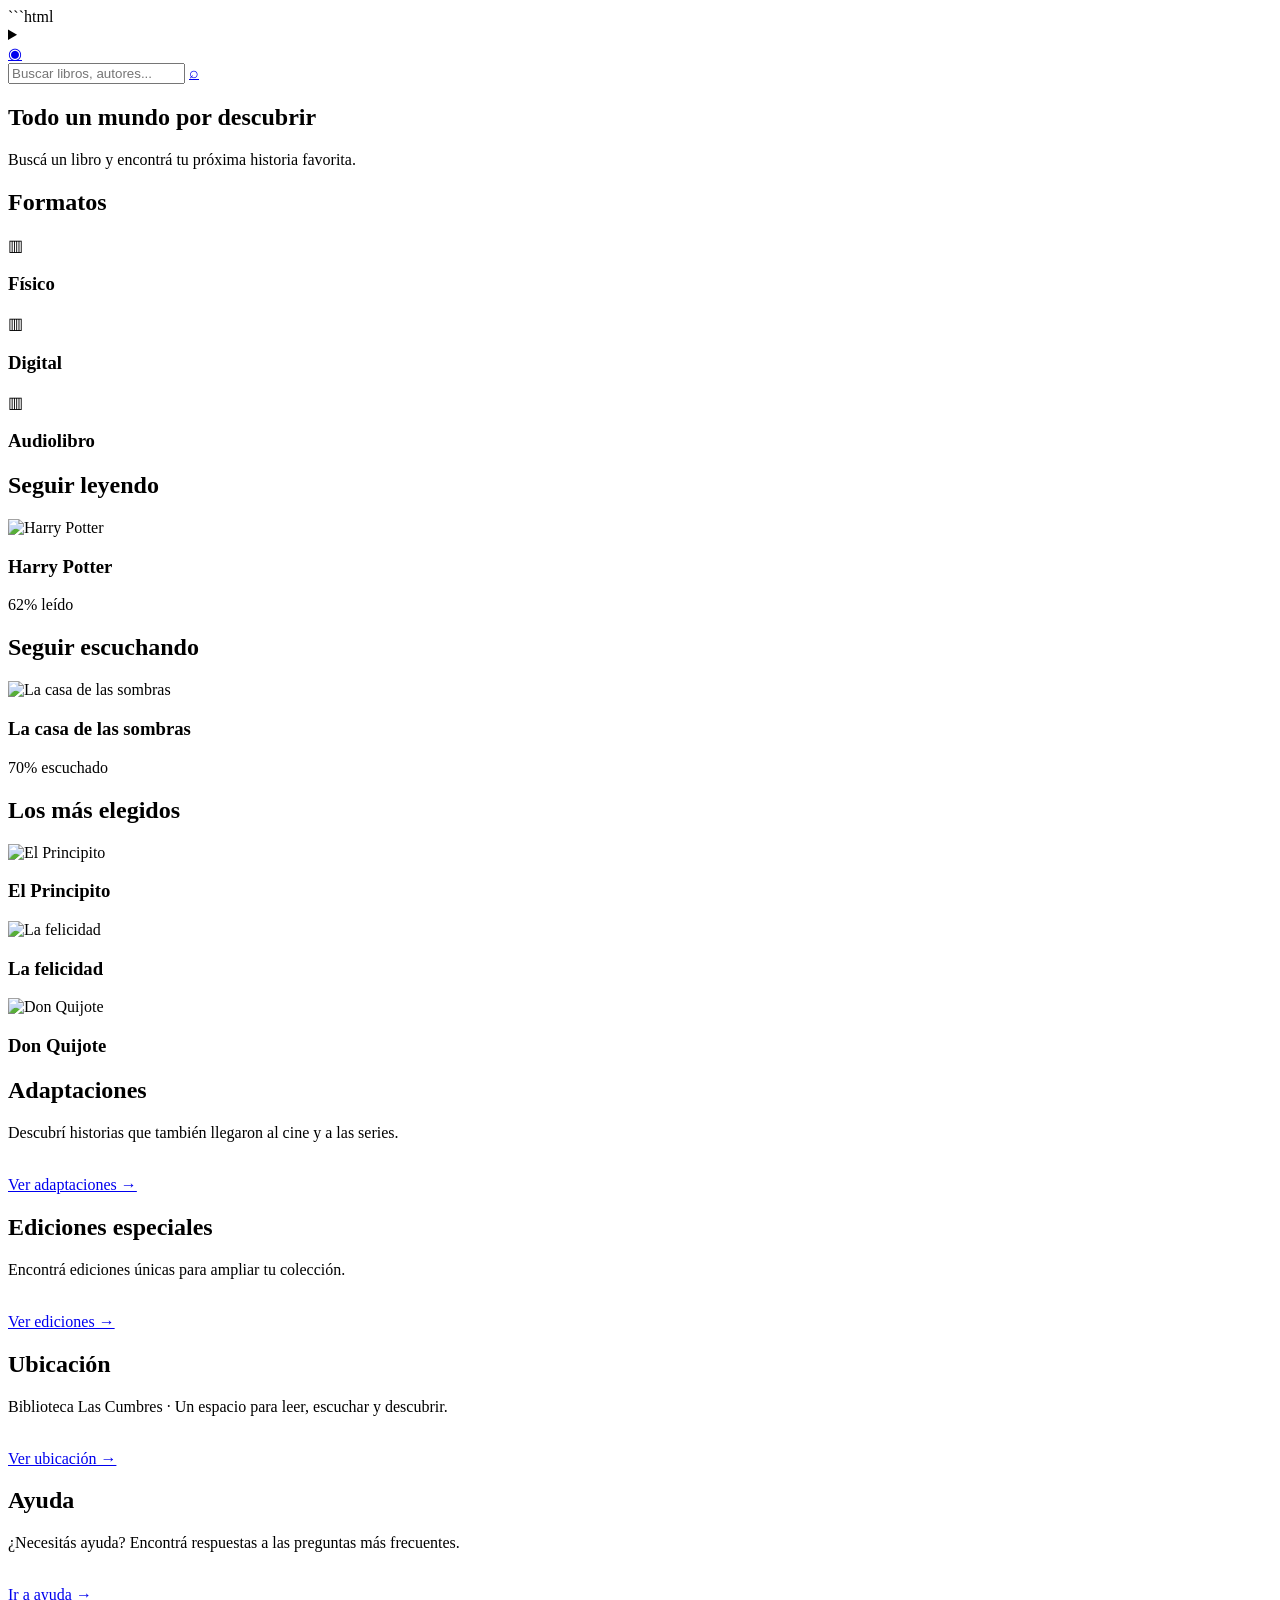
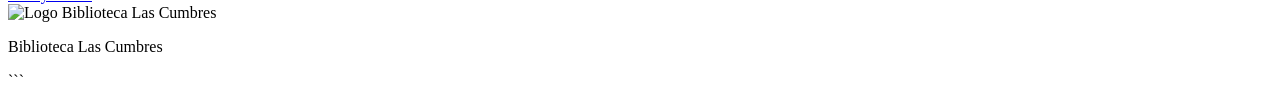
==== index.html @ 761e13ac "lo hice de nuevo" ====
```html
<!doctype html>
<html lang="es">

<head>
    <meta charset="UTF-8">
    <meta name="viewport" content="width=device-width, initial-scale=1.0">

    <title>Biblioteca Las Cumbres</title>

    <link rel="stylesheet" href="./estilos.css">
</head>

<body>

    <header class="encabezado">

        <details class="menu">

            <summary aria-label="Abrir menú">
                <span></span>
                <span></span>
                <span></span>
            </summary>

            <nav class="menu-desplegable">

                <a href="./novedades.html">Novedades</a>

                <a href="./autores.html">Autores</a>

                <a href="./adaptaciones.html">Adaptaciones</a>

                <a href="./ediciones.html">Ediciones especiales</a>

                <a href="./audiolibros.html">Audiolibros</a>

                <a href="./generos.html">Géneros</a>

                <a href="./ubicacion.html">Ubicación</a>

                <a href="./ayuda.html">Ayuda</a>

            </nav>

        </details>


        <a class="perfil"
           href="./login.html"
           aria-label="Iniciar sesión">
            ◉
        </a>

    </header>


    <main>


        <section class="buscador-principal">

            <div class="busqueda">

                <input
                    type="search"
                    placeholder="Buscar libros, autores..."
                    aria-label="Buscar libros o autores">

                <a
                    class="lupa"
                    href="./sin-resultados.html"
                    aria-label="Buscar">
                    ⌕
                </a>

            </div>


            <div class="busqueda-vacia">

                <h1>
                    Todo un mundo por descubrir
                </h1>

                <p>
                    Buscá un libro y encontrá tu próxima historia favorita.
                </p>

            </div>

        </section>



        <section class="secciones">


            <!-- FORMATOS -->

            <div class="bloque formato">

                <h2>Formatos</h2>

                <div class="formatos">


                    <article>

                        <div class="libro-vacio">
                            ▥
                        </div>

                        <h3>
                            Físico
                        </h3>

                    </article>


                    <article>

                        <div class="libro-vacio">
                            ▥
                        </div>

                        <h3>
                            Digital
                        </h3>

                    </article>


                    <article>

                        <div class="libro-vacio">
                            ▥
                        </div>

                        <h3>
                            Audiolibro
                        </h3>

                    </article>


                </div>

            </div>



            <!-- SEGUIR LEYENDO -->

            <div class="bloque">

                <h2>
                    Seguir leyendo
                </h2>


                <article class="libro-card">

                    <img
                        src="./assets/IMG-20260505-WA0008.jpg"
                        alt="Harry Potter">

                    <h3>
                        Harry Potter
                    </h3>


                    <div class="progreso">

                        <span style="width: 62%;"></span>

                    </div>


                    <p>
                        62% leído
                    </p>

                </article>

            </div>



            <!-- SEGUIR ESCUCHANDO -->

            <div class="bloque">

                <h2>
                    Seguir escuchando
                </h2>


                <article class="libro-card">

                    <img
                        src="./assets/IMG-20260505-WA0007.jpg"
                        alt="La casa de las sombras">

                    <h3>
                        La casa de las sombras
                    </h3>


                    <div class="progreso">

                        <span style="width: 70%;"></span>

                    </div>


                    <p>
                        70% escuchado
                    </p>

                </article>

            </div>



            <!-- LOS MÁS ELEGIDOS -->

            <div class="bloque mas-leidos">

                <h2>
                    Los más elegidos
                </h2>


                <div class="libros-fila">


                    <article class="mini-libro">

                        <img
                            src="./assets/IMG-20260505-WA0001.jpg"
                            alt="El Principito">

                        <h3>
                            El Principito
                        </h3>

                    </article>



                    <article class="mini-libro">

                        <img
                            src="./assets/IMG-20260505-WA0010.jpg"
                            alt="La felicidad">

                        <h3>
                            La felicidad
                        </h3>

                    </article>



                    <article class="mini-libro">

                        <img
                            src="./assets/IMG-20260505-WA0011.jpg"
                            alt="Don Quijote">

                        <h3>
                            Don Quijote
                        </h3>

                    </article>


                </div>

            </div>


        </section>



        <!-- SECCIONES DEL SITIO -->


        <section class="info">

            <h2>
                Adaptaciones
            </h2>

            <p>
                Descubrí historias que también llegaron al cine y a las series.
            </p>

            <br>

            <a href="./adaptaciones.html">
                Ver adaptaciones →
            </a>

        </section>



        <section class="info">

            <h2>
                Ediciones especiales
            </h2>

            <p>
                Encontrá ediciones únicas para ampliar tu colección.
            </p>

            <br>

            <a href="./ediciones.html">
                Ver ediciones →
            </a>

        </section>



        <section class="info">

            <h2>
                Ubicación
            </h2>

            <p>
                Biblioteca Las Cumbres · Un espacio para leer,
                escuchar y descubrir.
            </p>

            <br>

            <a href="./ubicacion.html">
                Ver ubicación →
            </a>

        </section>



        <section class="info">

            <h2>
                Ayuda
            </h2>

            <p>
                ¿Necesitás ayuda?
                Encontrá respuestas a las preguntas más frecuentes.
            </p>

            <br>

            <a href="./ayuda.html">
                Ir a ayuda →
            </a>

        </section>


    </main>



    <footer>

        <img
            src="./assets/Biblioteca Las Cumbres (1).png"
            alt="Logo Biblioteca Las Cumbres">

        <p>
            Biblioteca Las Cumbres
        </p>

    </footer>


</body>

</html>
```
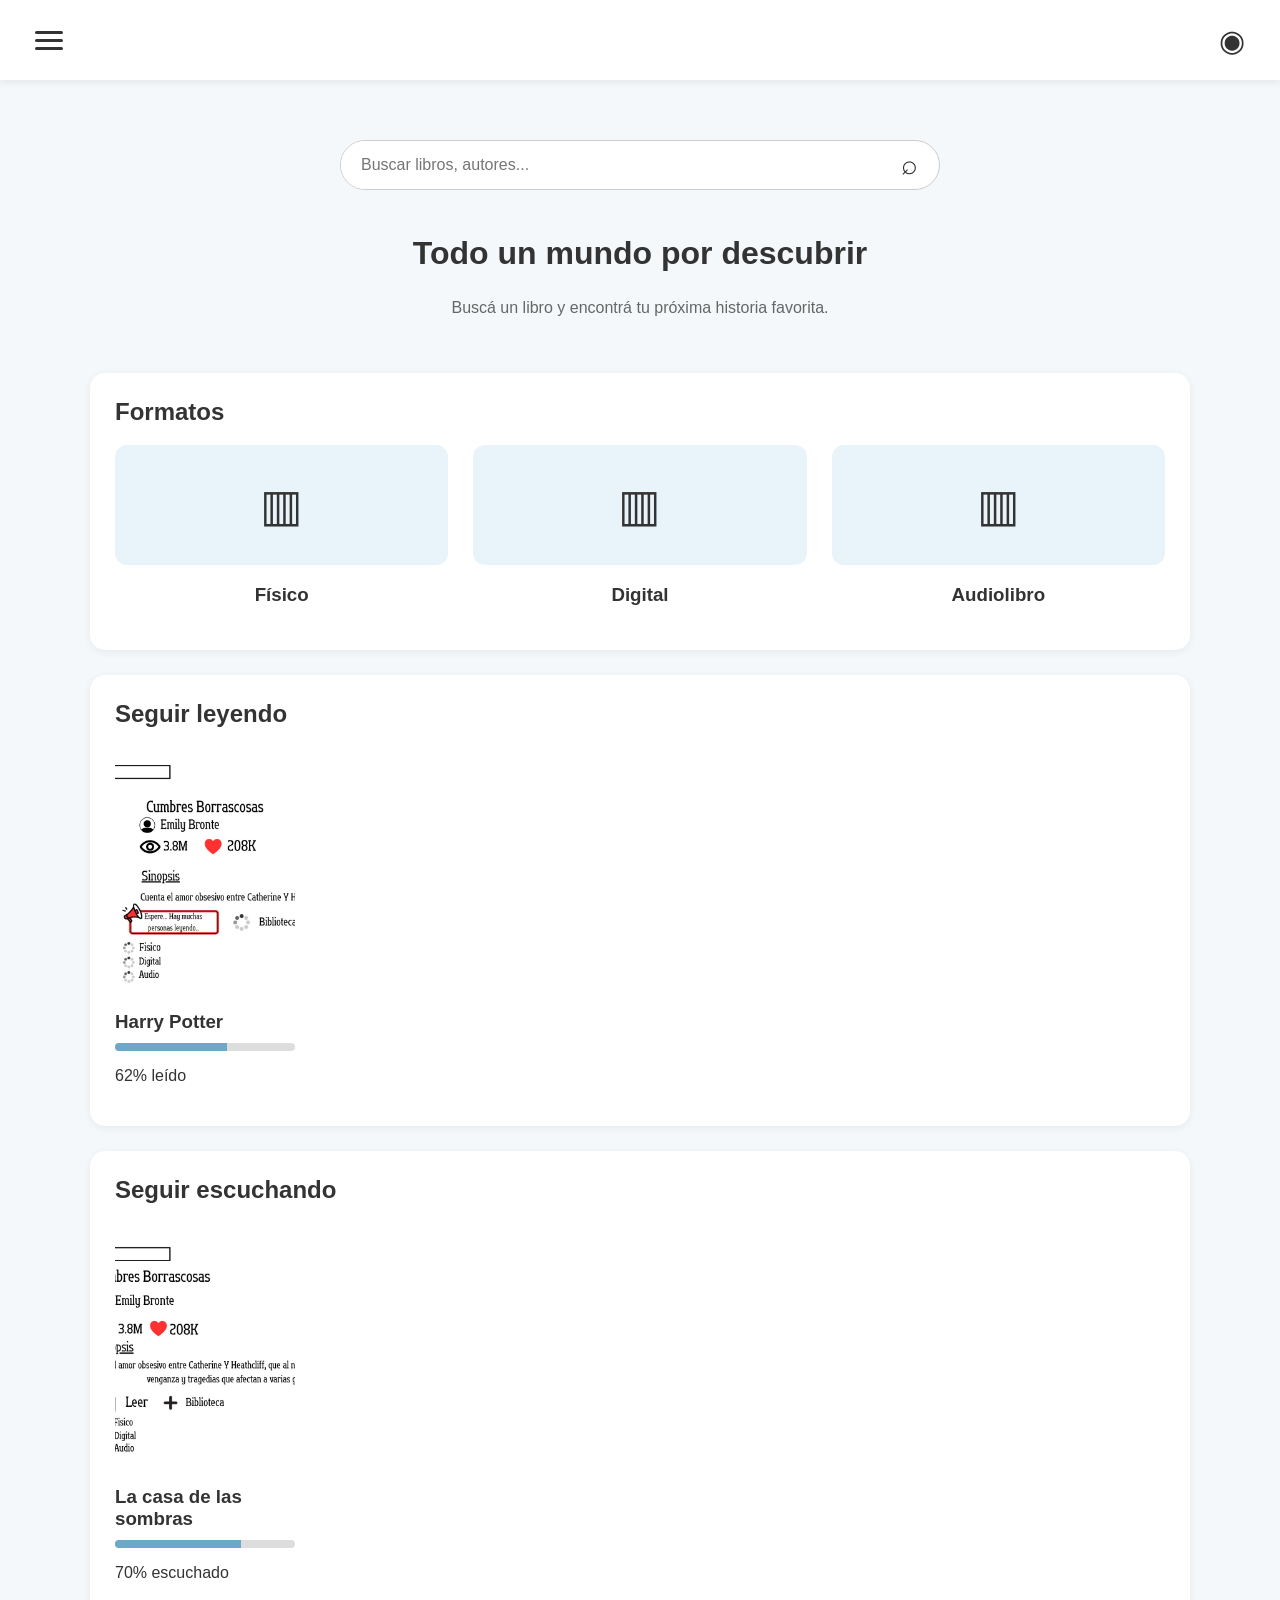
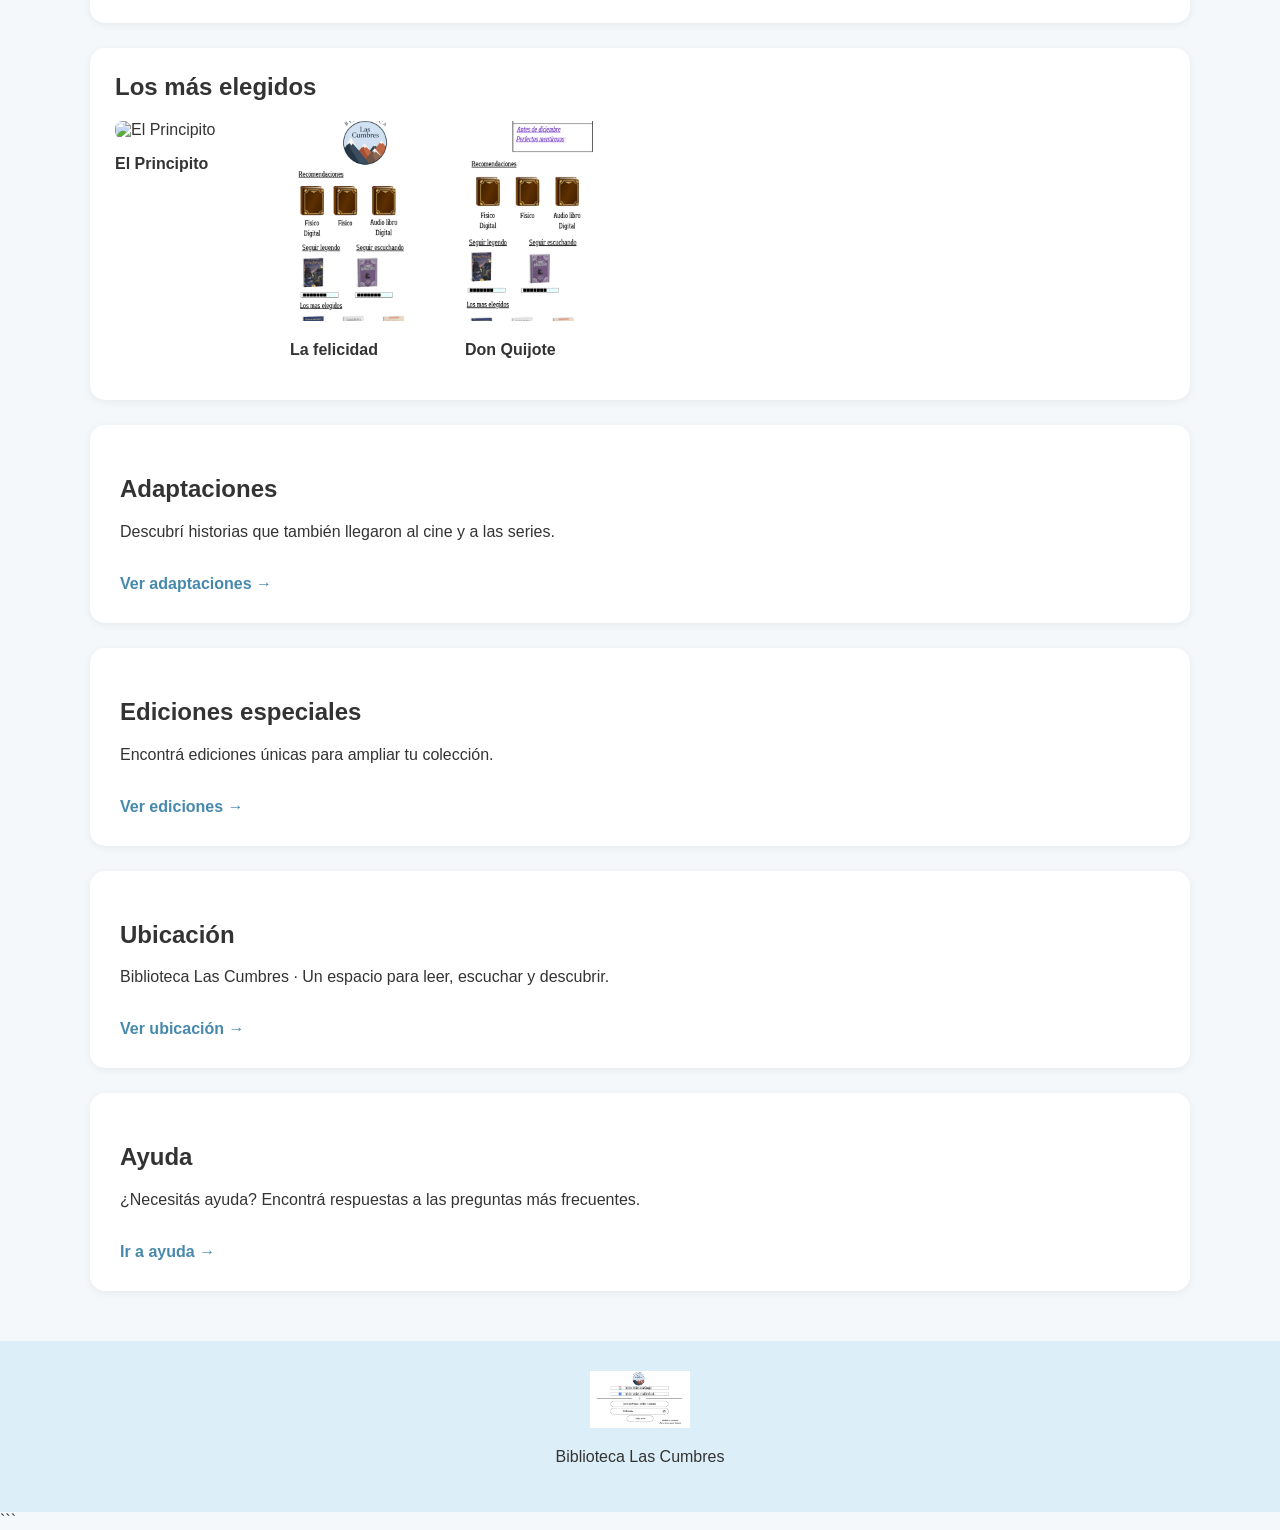
==== commit 9fe3807f: "elimine la primera linea que estaba mal" ====
--- a/index.html
+++ b/index.html
@@ -1,4 +1,4 @@
-```html
+
 <!doctype html>
 <html lang="es">
 
--- a/estilos.css
+++ b/estilos.css
@@ -0,0 +1,287 @@
+* {
+    box-sizing: border-box;
+}
+
+body {
+    margin: 0;
+    font-family: Arial, sans-serif;
+    background-color: #f4f8fb;
+    color: #333;
+}
+
+
+/* ENCABEZADO */
+
+.encabezado {
+    height: 80px;
+    background-color: white;
+    display: flex;
+    align-items: center;
+    justify-content: space-between;
+    padding: 0 35px;
+    box-shadow: 0 2px 8px rgba(0,0,0,0.08);
+}
+
+
+/* MENU */
+
+.menu {
+    position: relative;
+}
+
+.menu summary {
+    list-style: none;
+    cursor: pointer;
+    width: 40px;
+}
+
+.menu summary::-webkit-details-marker {
+    display: none;
+}
+
+.menu summary span {
+    display: block;
+    width: 28px;
+    height: 3px;
+    background-color: #333;
+    margin: 5px 0;
+    border-radius: 3px;
+}
+
+.menu-desplegable {
+    position: absolute;
+    top: 45px;
+    left: 0;
+    width: 220px;
+    background-color: white;
+    box-shadow: 0 4px 15px rgba(0,0,0,0.15);
+    border-radius: 8px;
+    padding: 10px 0;
+    z-index: 10;
+}
+
+.menu-desplegable a {
+    display: block;
+    padding: 12px 18px;
+    text-decoration: none;
+    color: #333;
+}
+
+.menu-desplegable a:hover {
+    background-color: #eaf5fb;
+}
+
+
+/* PERFIL */
+
+.perfil {
+    text-decoration: none;
+    font-size: 30px;
+    color: #333;
+}
+
+
+/* BUSCADOR */
+
+.buscador-principal {
+    text-align: center;
+    padding: 60px 20px 40px;
+}
+
+.busqueda {
+    width: 600px;
+    max-width: 90%;
+    margin: auto;
+    display: flex;
+    background-color: white;
+    border: 1px solid #ccc;
+    border-radius: 30px;
+    overflow: hidden;
+}
+
+.busqueda input {
+    flex: 1;
+    border: none;
+    outline: none;
+    padding: 15px 20px;
+    font-size: 16px;
+}
+
+.lupa {
+    width: 60px;
+    display: flex;
+    align-items: center;
+    justify-content: center;
+    text-decoration: none;
+    color: #333;
+    font-size: 28px;
+}
+
+.busqueda-vacia h1 {
+    margin-top: 45px;
+    font-size: 32px;
+}
+
+.busqueda-vacia p {
+    color: #666;
+}
+
+
+/* SECCIONES */
+
+.secciones {
+    width: 90%;
+    max-width: 1100px;
+    margin: auto;
+}
+
+.bloque {
+    background-color: white;
+    padding: 25px;
+    margin-bottom: 25px;
+    border-radius: 15px;
+    box-shadow: 0 2px 8px rgba(0,0,0,0.06);
+}
+
+.bloque h2 {
+    margin-top: 0;
+}
+
+
+/* FORMATOS */
+
+.formatos {
+    display: flex;
+    gap: 25px;
+}
+
+.formatos article {
+    text-align: center;
+    flex: 1;
+}
+
+.libro-vacio {
+    height: 120px;
+    background-color: #e8f4fa;
+    border-radius: 12px;
+    display: flex;
+    align-items: center;
+    justify-content: center;
+    font-size: 45px;
+}
+
+
+/* LIBROS */
+
+.libro-card {
+    width: 180px;
+}
+
+.libro-card img {
+    width: 180px;
+    height: 240px;
+    object-fit: cover;
+    border-radius: 8px;
+}
+
+.libro-card h3 {
+    margin-bottom: 10px;
+}
+
+
+/* PROGRESO */
+
+.progreso {
+    height: 8px;
+    background-color: #ddd;
+    border-radius: 10px;
+    overflow: hidden;
+}
+
+.progreso span {
+    display: block;
+    height: 100%;
+    background-color: #6ca9c9;
+}
+
+
+/* MAS ELEGIDOS */
+
+.libros-fila {
+    display: flex;
+    gap: 25px;
+    flex-wrap: wrap;
+}
+
+.mini-libro {
+    width: 150px;
+}
+
+.mini-libro img {
+    width: 150px;
+    height: 200px;
+    object-fit: cover;
+    border-radius: 8px;
+}
+
+.mini-libro h3 {
+    font-size: 16px;
+}
+
+
+/* INFORMACION */
+
+.info {
+    width: 90%;
+    max-width: 1100px;
+    margin: 25px auto;
+    padding: 30px;
+    background-color: white;
+    border-radius: 15px;
+    box-shadow: 0 2px 8px rgba(0,0,0,0.06);
+}
+
+.info a {
+    text-decoration: none;
+    color: #4789ad;
+    font-weight: bold;
+}
+
+
+/* FOOTER */
+
+footer {
+    margin-top: 50px;
+    padding: 30px;
+    background-color: #dceef7;
+    text-align: center;
+}
+
+footer img {
+    width: 100px;
+    max-height: 100px;
+    object-fit: contain;
+}
+
+
+/* CELULAR */
+
+@media (max-width: 700px) {
+
+    .formatos {
+        flex-direction: column;
+    }
+
+    .busqueda {
+        width: 95%;
+    }
+
+    .encabezado {
+        padding: 0 20px;
+    }
+
+    .libros-fila {
+        justify-content: center;
+    }
+
+}
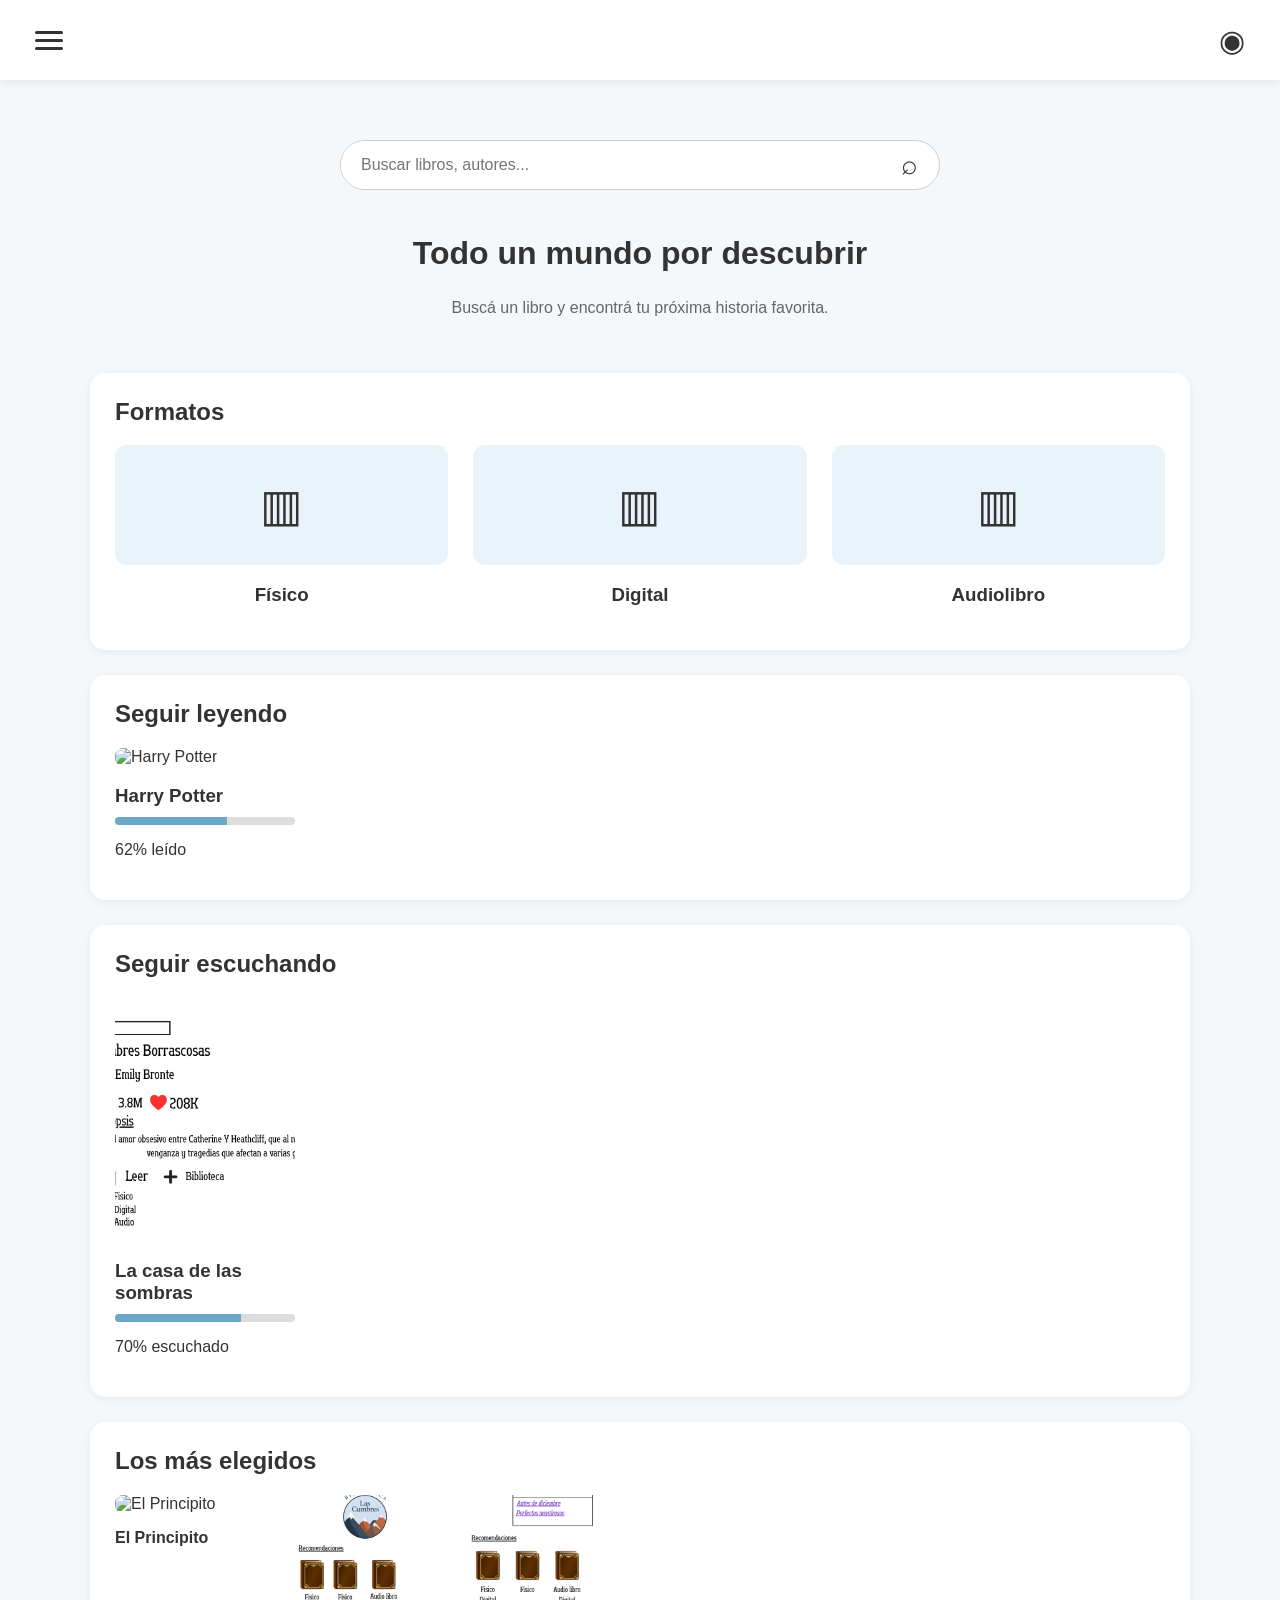
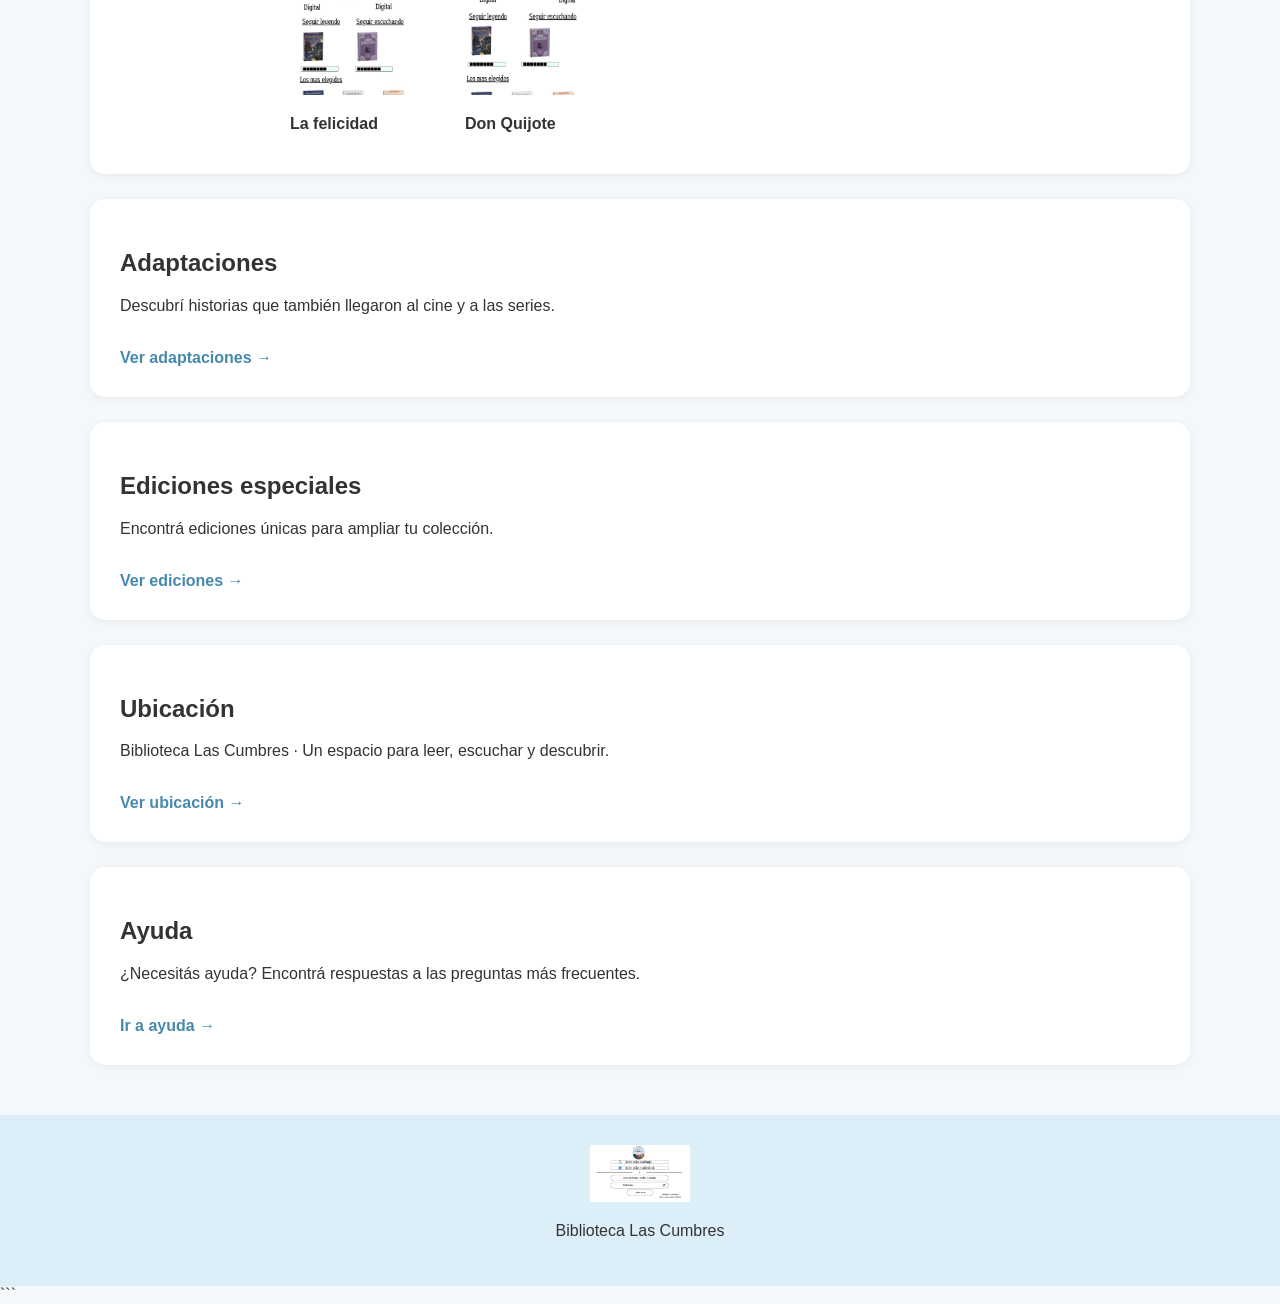
==== commit 790e7026: "cambie imagen de harry potter" ====
--- a/index.html
+++ b/index.html
@@ -162,7 +162,7 @@
                 <article class="libro-card">
 
                     <img
-                        src="./assets/IMG-20260505-WA0008.jpg"
+                        src=".harrypotter.jpg"
                         alt="Harry Potter">
 
                     <h3>
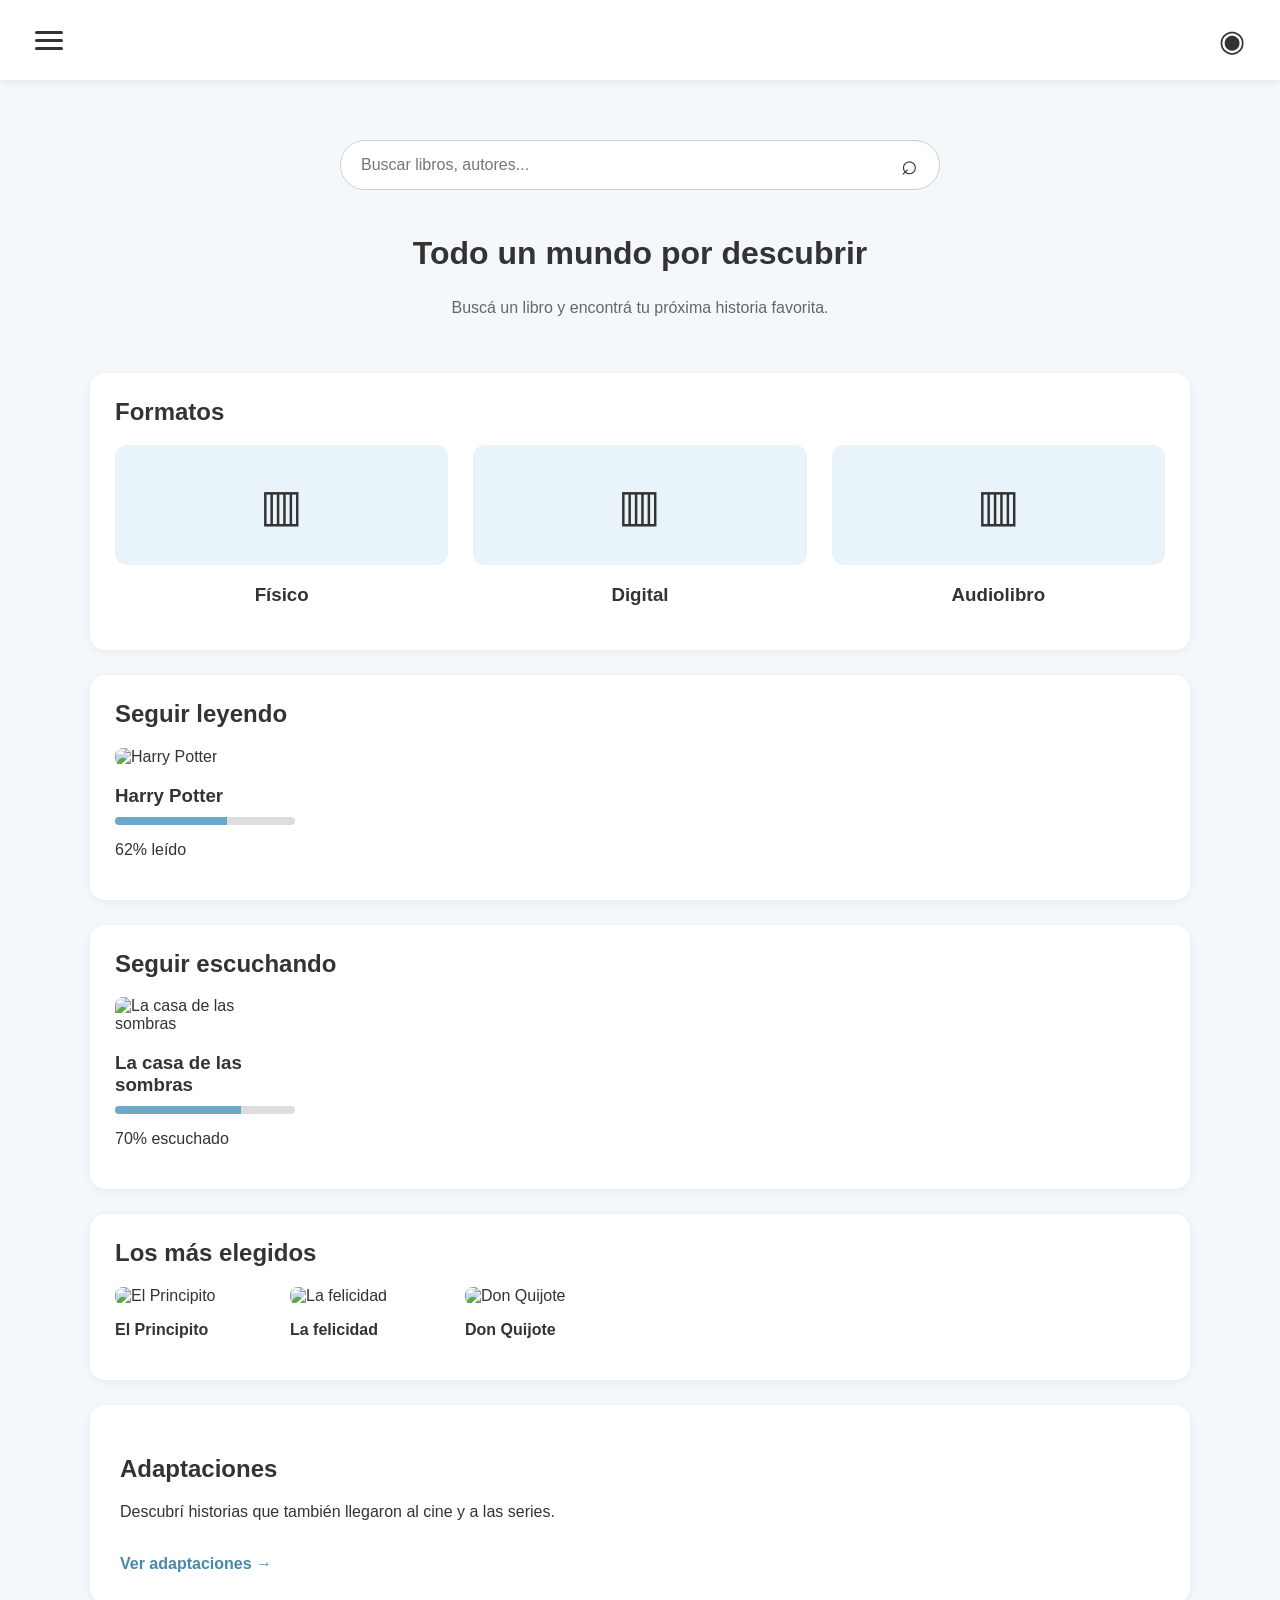
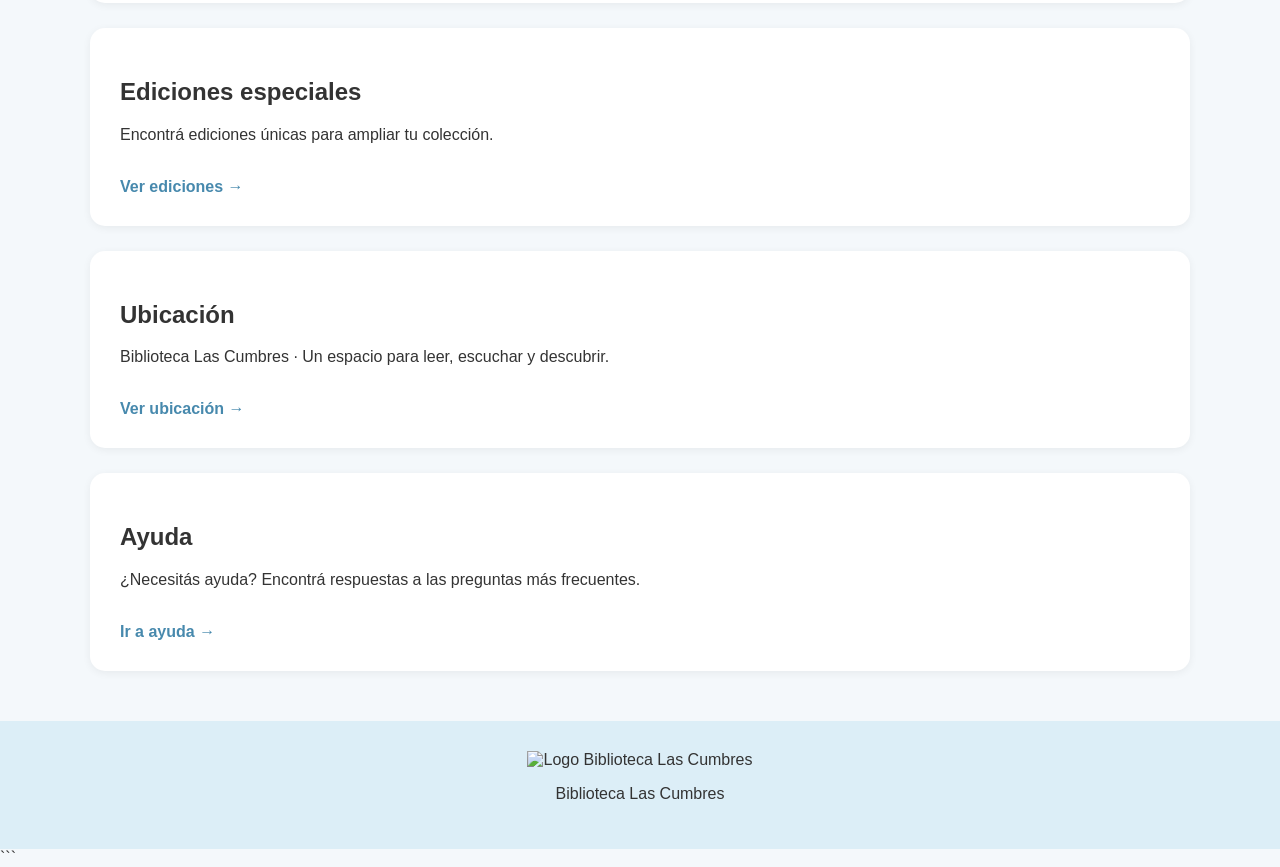
==== commit 85ac76cf: "cambie todas las imagenes" ====
--- a/index.html
+++ b/index.html
@@ -199,7 +199,7 @@
                 <article class="libro-card">
 
                     <img
-                        src="./assets/IMG-20260505-WA0007.jpg"
+                        src="casa.jpg"
                         alt="La casa de las sombras">
 
                     <h3>
@@ -239,7 +239,7 @@
                     <article class="mini-libro">
 
                         <img
-                            src="./assets/IMG-20260505-WA0001.jpg"
+                            src="prin.jpg"
                             alt="El Principito">
 
                         <h3>
@@ -253,7 +253,7 @@
                     <article class="mini-libro">
 
                         <img
-                            src="./assets/IMG-20260505-WA0010.jpg"
+                            src="rolon.jpg"
                             alt="La felicidad">
 
                         <h3>
@@ -267,7 +267,7 @@
                     <article class="mini-libro">
 
                         <img
-                            src="./assets/IMG-20260505-WA0011.jpg"
+                            src="don.jpg"
                             alt="Don Quijote">
 
                         <h3>
@@ -377,7 +377,7 @@
     <footer>
 
         <img
-            src="./assets/Biblioteca Las Cumbres (1).png"
+            src="logo.png"
             alt="Logo Biblioteca Las Cumbres">
 
         <p>
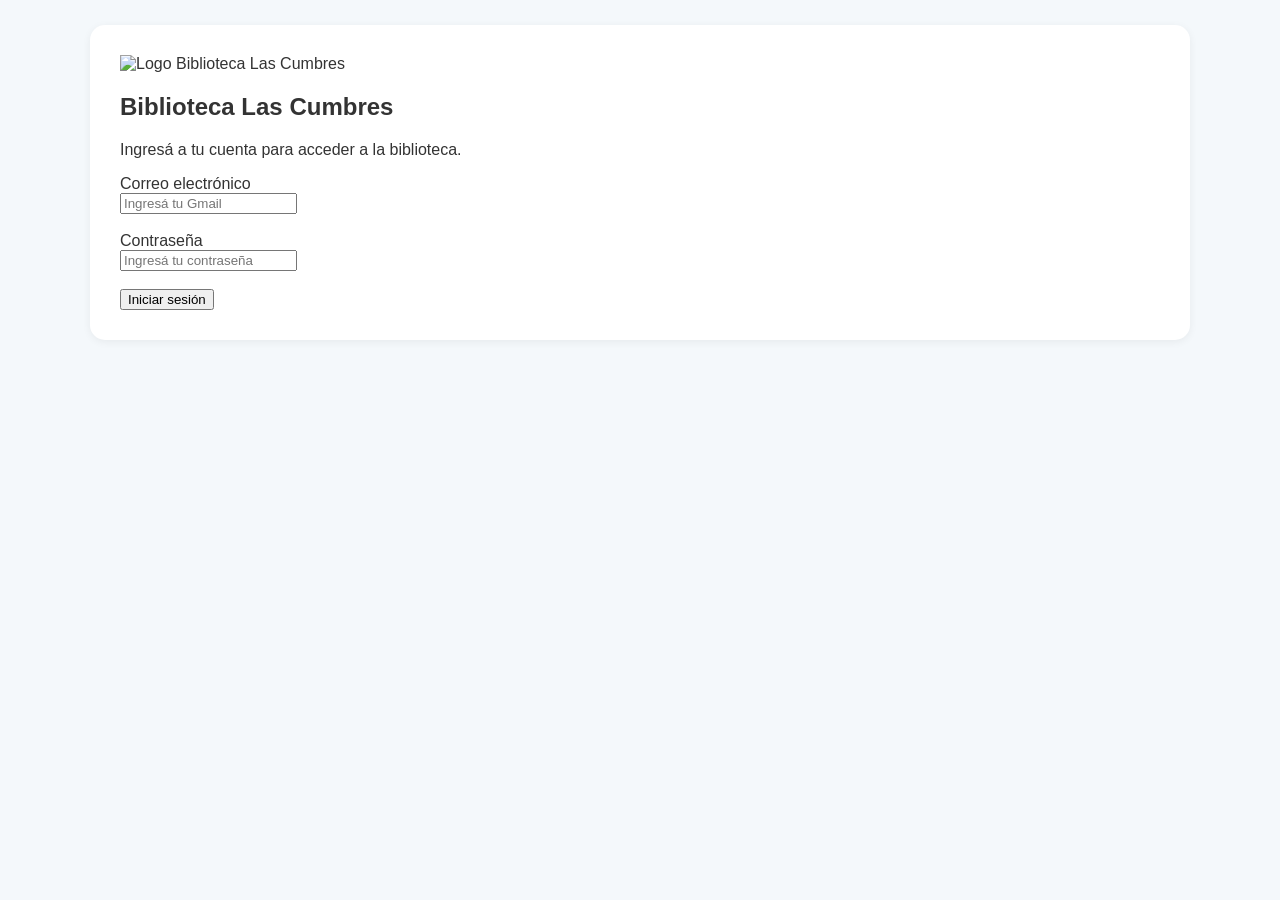
==== commit bb164224: "realice el inicio de sesion" ====
--- a/index.html
+++ b/index.html
@@ -1,393 +1,95 @@
-
-<!doctype html>
-<html lang="es">
-
-<head>
-    <meta charset="UTF-8">
-    <meta name="viewport" content="width=device-width, initial-scale=1.0">
-
-    <title>Biblioteca Las Cumbres</title>
-
-    <link rel="stylesheet" href="./estilos.css">
-</head>
-
-<body>
-
-    <header class="encabezado">
-
-        <details class="menu">
-
-            <summary aria-label="Abrir menú">
-                <span></span>
-                <span></span>
-                <span></span>
-            </summary>
-
-            <nav class="menu-desplegable">
-
-                <a href="./novedades.html">Novedades</a>
-
-                <a href="./autores.html">Autores</a>
-
-                <a href="./adaptaciones.html">Adaptaciones</a>
-
-                <a href="./ediciones.html">Ediciones especiales</a>
-
-                <a href="./audiolibros.html">Audiolibros</a>
-
-                <a href="./generos.html">Géneros</a>
-
-                <a href="./ubicacion.html">Ubicación</a>
-
-                <a href="./ayuda.html">Ayuda</a>
-
-            </nav>
-
-        </details>
-
-
-        <a class="perfil"
-           href="./login.html"
-           aria-label="Iniciar sesión">
-            ◉
-        </a>
-
-    </header>
-
-
-    <main>
-
-
-        <section class="buscador-principal">
-
-            <div class="busqueda">
-
-                <input
-                    type="search"
-                    placeholder="Buscar libros, autores..."
-                    aria-label="Buscar libros o autores">
-
-                <a
-                    class="lupa"
-                    href="./sin-resultados.html"
-                    aria-label="Buscar">
-                    ⌕
-                </a>
-
-            </div>
-
-
-            <div class="busqueda-vacia">
-
-                <h1>
-                    Todo un mundo por descubrir
-                </h1>
-
-                <p>
-                    Buscá un libro y encontrá tu próxima historia favorita.
-                </p>
-
-            </div>
-
-        </section>
-
-
-
-        <section class="secciones">
-
-
-            <!-- FORMATOS -->
-
-            <div class="bloque formato">
-
-                <h2>Formatos</h2>
-
-                <div class="formatos">
-
-
-                    <article>
-
-                        <div class="libro-vacio">
-                            ▥
-                        </div>
-
-                        <h3>
-                            Físico
-                        </h3>
-
-                    </article>
-
-
-                    <article>
-
-                        <div class="libro-vacio">
-                            ▥
-                        </div>
-
-                        <h3>
-                            Digital
-                        </h3>
-
-                    </article>
-
-
-                    <article>
-
-                        <div class="libro-vacio">
-                            ▥
-                        </div>
-
-                        <h3>
-                            Audiolibro
-                        </h3>
-
-                    </article>
-
-
-                </div>
-
-            </div>
-
-
-
-            <!-- SEGUIR LEYENDO -->
-
-            <div class="bloque">
-
-                <h2>
-                    Seguir leyendo
-                </h2>
-
-
-                <article class="libro-card">
-
-                    <img
-                        src=".harrypotter.jpg"
-                        alt="Harry Potter">
-
-                    <h3>
-                        Harry Potter
-                    </h3>
-
-
-                    <div class="progreso">
-
-                        <span style="width: 62%;"></span>
-
-                    </div>
-
-
-                    <p>
-                        62% leído
-                    </p>
-
-                </article>
-
-            </div>
-
-
-
-            <!-- SEGUIR ESCUCHANDO -->
-
-            <div class="bloque">
-
-                <h2>
-                    Seguir escuchando
-                </h2>
-
-
-                <article class="libro-card">
-
-                    <img
-                        src="casa.jpg"
-                        alt="La casa de las sombras">
-
-                    <h3>
-                        La casa de las sombras
-                    </h3>
-
-
-                    <div class="progreso">
-
-                        <span style="width: 70%;"></span>
-
-                    </div>
-
-
-                    <p>
-                        70% escuchado
-                    </p>
-
-                </article>
-
-            </div>
-
-
-
-            <!-- LOS MÁS ELEGIDOS -->
-
-            <div class="bloque mas-leidos">
-
-                <h2>
-                    Los más elegidos
-                </h2>
-
-
-                <div class="libros-fila">
-
-
-                    <article class="mini-libro">
-
-                        <img
-                            src="prin.jpg"
-                            alt="El Principito">
-
-                        <h3>
-                            El Principito
-                        </h3>
-
-                    </article>
-
-
-
-                    <article class="mini-libro">
-
-                        <img
-                            src="rolon.jpg"
-                            alt="La felicidad">
-
-                        <h3>
-                            La felicidad
-                        </h3>
-
-                    </article>
-
-
-
-                    <article class="mini-libro">
-
-                        <img
-                            src="don.jpg"
-                            alt="Don Quijote">
-
-                        <h3>
-                            Don Quijote
-                        </h3>
-
-                    </article>
-
-
-                </div>
-
-            </div>
-
-
-        </section>
-
-
-
-        <!-- SECCIONES DEL SITIO -->
-
-
-        <section class="info">
-
-            <h2>
-                Adaptaciones
-            </h2>
-
-            <p>
-                Descubrí historias que también llegaron al cine y a las series.
-            </p>
-
-            <br>
-
-            <a href="./adaptaciones.html">
-                Ver adaptaciones →
-            </a>
-
-        </section>
-
-
-
-        <section class="info">
-
-            <h2>
-                Ediciones especiales
-            </h2>
-
-            <p>
-                Encontrá ediciones únicas para ampliar tu colección.
-            </p>
-
-            <br>
-
-            <a href="./ediciones.html">
-                Ver ediciones →
-            </a>
-
-        </section>
-
-
-
-        <section class="info">
-
-            <h2>
-                Ubicación
-            </h2>
-
-            <p>
-                Biblioteca Las Cumbres · Un espacio para leer,
-                escuchar y descubrir.
-            </p>
-
-            <br>
-
-            <a href="./ubicacion.html">
-                Ver ubicación →
-            </a>
-
-        </section>
-
-
-
-        <section class="info">
-
-            <h2>
-                Ayuda
-            </h2>
-
-            <p>
-                ¿Necesitás ayuda?
-                Encontrá respuestas a las preguntas más frecuentes.
-            </p>
-
-            <br>
-
-            <a href="./ayuda.html">
-                Ir a ayuda →
-            </a>
-
-        </section>
-
-
-    </main>
-
-
-
-    <footer>
-
-        <img
-            src="logo.png"
-            alt="Logo Biblioteca Las Cumbres">
-
-        <p>
-            Biblioteca Las Cumbres
-        </p>
-
-    </footer>
-
-
-</body>
-
-</html>
-```
+<!doctype html>
+<html lang="es">
+
+<head>
+
+    <meta charset="UTF-8">
+    <meta name="viewport" content="width=device-width, initial-scale=1.0">
+
+    <title>Inicio de sesión - Biblioteca Las Cumbres</title>
+
+    <link rel="stylesheet" href="estilos.css">
+
+</head>
+
+
+<body>
+
+
+<main class="pagina-formulario">
+
+
+<section class="info">
+
+
+<img 
+src="./assets/Biblioteca Las Cumbres (1).png"
+alt="Logo Biblioteca Las Cumbres"
+style="width:120px;">
+
+
+<h1>
+Biblioteca Las Cumbres
+</h1>
+
+
+<p>
+Ingresá a tu cuenta para acceder a la biblioteca.
+</p>
+
+
+
+<form action="biblioteca.html">
+
+
+<label>
+Correo electrónico
+</label>
+
+<br>
+
+
+<input 
+type="email"
+placeholder="Ingresá tu Gmail"
+required>
+
+
+<br><br>
+
+
+
+<label>
+Contraseña
+</label>
+
+<br>
+
+
+<input
+type="password"
+placeholder="Ingresá tu contraseña"
+required>
+
+
+<br><br>
+
+
+
+<button type="submit">
+Iniciar sesión
+</button>
+
+
+</form>
+
+
+</section>
+
+
+</main>
+
+
+</body>
+
+</html>
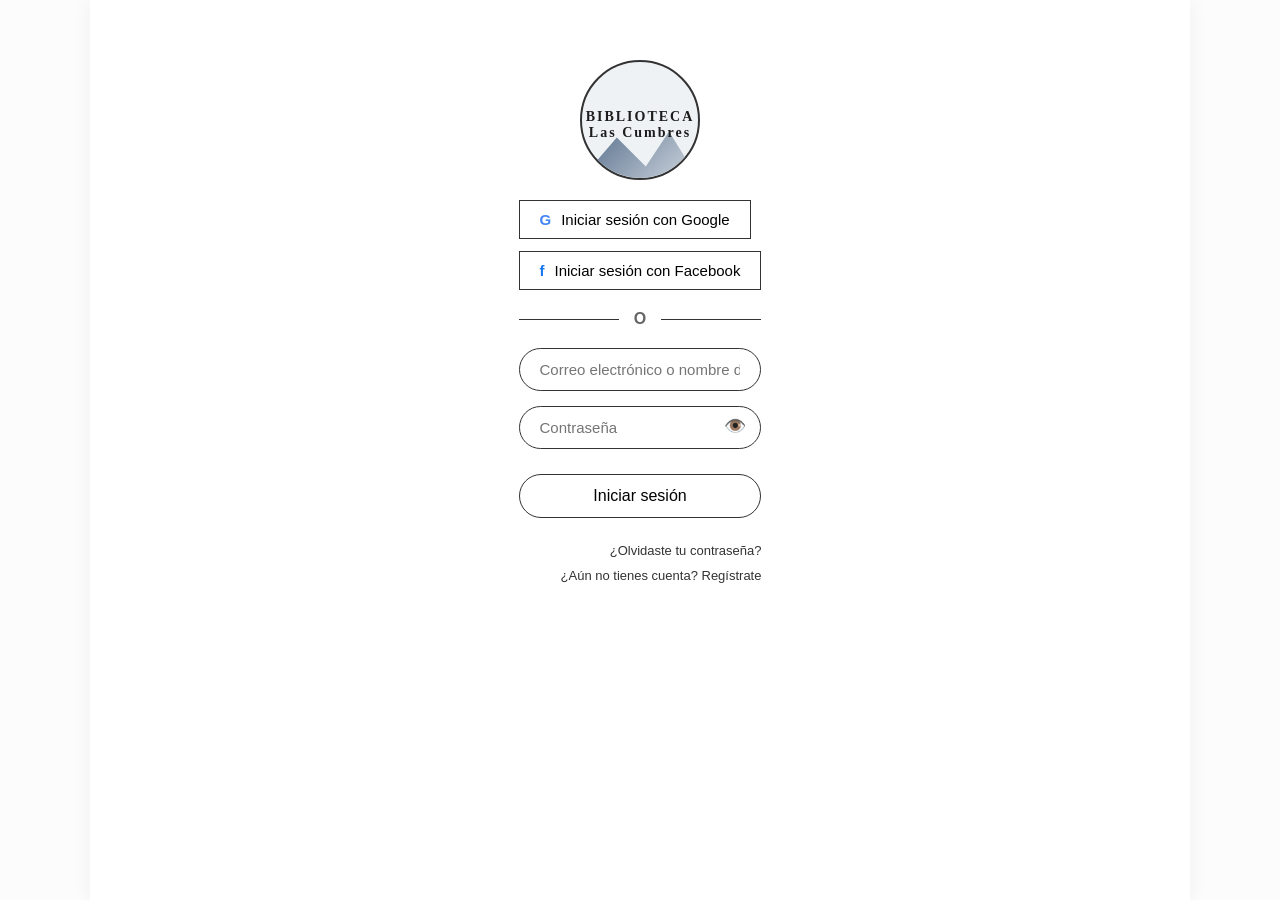
==== commit 65b0dd77: "elimine todo y arranque de vuelta" ====
--- a/index.html
+++ b/index.html
@@ -1,95 +1,740 @@
-<!doctype html>
+<!DOCTYPE html>
 <html lang="es">
-
 <head>
-
-    <meta charset="UTF-8">
-    <meta name="viewport" content="width=device-width, initial-scale=1.0">
-
-    <title>Inicio de sesión - Biblioteca Las Cumbres</title>
-
-    <link rel="stylesheet" href="estilos.css">
-
+  <meta charset="UTF-8" />
+  <meta name="viewport" content="width=device-width, initial-scale=1.0" />
+  <title>BIBLIOTECA Las Cumbres</title>
+  <style>
+    /* ==========================================
+       1. ESTILOS GENERALES Y BASE
+       ========================================== */
+    * {
+      box-sizing: border-box;
+      margin: 0;
+      padding: 0;
+      font-family: 'Segoe UI', Tahoma, Geneva, Verdana, sans-serif;
+    }
+
+    body {
+      background-color: #fcfcfc;
+      color: #1c1c1c;
+      display: flex;
+      justify-content: center;
+      min-height: 100vh;
+    }
+
+    .app-container {
+      width: 100%;
+      max-width: 1100px;
+      background: #ffffff;
+      min-height: 100vh;
+      box-shadow: 0 0 20px rgba(0, 0, 0, 0.05);
+      position: relative;
+      display: flex;
+      flex-direction: column;
+    }
+
+    .view {
+      display: none;
+      padding: 20px;
+      animation: fadeIn 0.3s ease-in-out;
+    }
+
+    .view.active {
+      display: block;
+    }
+
+    @keyframes fadeIn {
+      from { opacity: 0; }
+      to { opacity: 1; }
+    }
+
+    /* Componente de Logo */
+    .logo-container {
+      text-align: center;
+      margin-bottom: 20px;
+    }
+
+    .logo-img {
+      width: 120px;
+      height: 120px;
+      border-radius: 50%;
+      border: 2px solid #333;
+      display: inline-flex;
+      flex-direction: column;
+      align-items: center;
+      justify-content: center;
+      background: #eef2f5;
+      font-weight: bold;
+      position: relative;
+      overflow: hidden;
+      cursor: pointer;
+    }
+
+    .logo-img .mountains {
+      position: absolute;
+      bottom: 0;
+      width: 100%;
+      height: 50%;
+      background: linear-gradient(135deg, #4b6584, #d1d8e0);
+      clip-path: polygon(0% 100%, 30% 30%, 55% 80%, 75% 20%, 100% 100%);
+    }
+
+    .logo-title {
+      font-size: 14px;
+      font-family: serif;
+      letter-spacing: 2px;
+      margin-top: 10px;
+      z-index: 1;
+    }
+
+    /* Input Estilo 'Pill' (Redondeado) */
+    .input-pill {
+      width: 100%;
+      padding: 12px 20px;
+      border: 1.5px solid #333;
+      border-radius: 30px;
+      font-size: 15px;
+      outline: none;
+      margin-bottom: 15px;
+      background: #fff;
+    }
+
+    .btn-pill {
+      width: 100%;
+      padding: 12px 20px;
+      border: 1.5px solid #333;
+      border-radius: 30px;
+      font-size: 16px;
+      background: #fff;
+      cursor: pointer;
+      transition: background 0.2s;
+      font-weight: 500;
+    }
+
+    .btn-pill:hover {
+      background: #f0f0f0;
+    }
+
+    /* ==========================================
+       2. PANTALLA: LOGIN (VISTA 1)
+       ========================================== */
+    #login-view {
+      max-width: 450px;
+      margin: 40px auto;
+      text-align: center;
+    }
+
+    .social-btn {
+      display: flex;
+      align-items: center;
+      justify-content: center;
+      gap: 10px;
+      border: 1.5px solid #333;
+      padding: 10px 20px;
+      margin-bottom: 12px;
+      background: #fff;
+      cursor: pointer;
+      font-size: 15px;
+    }
+
+    .divider {
+      display: flex;
+      align-items: center;
+      margin: 20px 0;
+      color: #666;
+    }
+
+    .divider::before, .divider::after {
+      content: "";
+      flex: 1;
+      border-bottom: 1.5px solid #333;
+    }
+
+    .divider span {
+      padding: 0 15px;
+      font-weight: bold;
+    }
+
+    .password-container {
+      position: relative;
+    }
+
+    .toggle-password {
+      position: absolute;
+      right: 15px;
+      top: 35%;
+      transform: translateY(-50%);
+      cursor: pointer;
+      font-size: 18px;
+    }
+
+    .login-footer {
+      margin-top: 25px;
+      font-size: 13px;
+      display: flex;
+      justify-content: flex-end;
+      gap: 10px;
+      flex-direction: column;
+      align-items: flex-end;
+    }
+
+    .login-footer a {
+      color: #333;
+      text-decoration: none;
+    }
+
+    .login-footer a:hover {
+      text-decoration: underline;
+    }
+
+    /* ==========================================
+       3. HEADER COMÚN (DASHBOARD & DETALLE)
+       ========================================== */
+    .app-header {
+      display: flex;
+      align-items: center;
+      justify-content: space-between;
+      gap: 15px;
+      margin-bottom: 20px;
+    }
+
+    .header-icons {
+      display: flex;
+      align-items: center;
+      gap: 15px;
+    }
+
+    .icon-btn {
+      background: none;
+      border: none;
+      font-size: 24px;
+      cursor: pointer;
+    }
+
+    .search-bar {
+      flex: 1;
+      position: relative;
+    }
+
+    .search-bar input {
+      width: 100%;
+      padding: 8px 15px 8px 35px;
+      border: 1.5px solid #333;
+      font-size: 15px;
+      outline: none;
+    }
+
+    .search-bar .search-icon {
+      position: absolute;
+      left: 10px;
+      top: 50%;
+      transform: translateY(-50%);
+      font-size: 16px;
+    }
+
+    /* ==========================================
+       4. PANTALLA: MAIN / DASHBOARD (VISTA 2)
+       ========================================== */
+    .dashboard-grid {
+      display: grid;
+      grid-template-columns: repeat(auto-fit, minmax(280px, 1fr));
+      gap: 30px;
+      margin-top: 20px;
+    }
+
+    .section-title {
+      font-size: 18px;
+      border-bottom: 1.5px solid #333;
+      padding-bottom: 5px;
+      margin-bottom: 15px;
+      display: inline-block;
+    }
+
+    .books-row {
+      display: flex;
+      gap: 15px;
+      overflow-x: auto;
+      padding-bottom: 10px;
+    }
+
+    .book-card {
+      min-width: 90px;
+      text-align: center;
+      cursor: pointer;
+      transition: transform 0.2s;
+    }
+
+    .book-card:hover {
+      transform: translateY(-4px);
+    }
+
+    .book-cover {
+      width: 90px;
+      height: 130px;
+      background: #dcdde1;
+      border-radius: 4px;
+      border: 1px solid #ccc;
+      box-shadow: 2px 2px 5px rgba(0,0,0,0.1);
+      display: flex;
+      align-items: center;
+      justify-content: center;
+      font-size: 12px;
+      font-weight: bold;
+      padding: 5px;
+      color: #2f3640;
+      position: relative;
+      background-size: cover;
+      background-position: center;
+    }
+
+    .progress-bar-container {
+      width: 100%;
+      height: 8px;
+      background: #e0e0e0;
+      border-radius: 4px;
+      margin-top: 8px;
+      overflow: hidden;
+      border: 1px solid #777;
+    }
+
+    .progress-fill {
+      height: 100%;
+      background: #2bcbba;
+    }
+
+    .book-formats {
+      font-size: 11px;
+      margin-top: 5px;
+      color: #555;
+      line-height: 1.2;
+    }
+
+    /* ==========================================
+       5. PANTALLA: DETALLE DE LIBRO (VISTA 3)
+       ========================================== */
+    .detail-container {
+      display: flex;
+      gap: 30px;
+      margin-top: 20px;
+      flex-wrap: wrap;
+    }
+
+    .detail-cover-container {
+      flex: 0 0 200px;
+      margin: 0 auto;
+    }
+
+    .detail-cover {
+      width: 200px;
+      height: 290px;
+      border: 1px solid #ccc;
+      box-shadow: 4px 4px 10px rgba(0,0,0,0.15);
+      background: #8c7ae6;
+      color: white;
+      display: flex;
+      flex-direction: column;
+      justify-content: center;
+      align-items: center;
+      padding: 15px;
+      text-align: center;
+    }
+
+    .detail-info {
+      flex: 1;
+      min-width: 280px;
+    }
+
+    .book-header-title {
+      font-size: 26px;
+      font-weight: 500;
+      margin-bottom: 10px;
+    }
+
+    .author-info {
+      display: flex;
+      align-items: center;
+      gap: 10px;
+      font-size: 18px;
+      margin-bottom: 15px;
+    }
+
+    .author-icon {
+      width: 30px;
+      height: 30px;
+      border-radius: 50%;
+      background: #1c1c1c;
+      color: #fff;
+      display: flex;
+      align-items: center;
+      justify-content: center;
+      font-size: 16px;
+    }
+
+    .stats-row {
+      display: flex;
+      gap: 20px;
+      font-size: 16px;
+      margin-bottom: 20px;
+      align-items: center;
+    }
+
+    .stat-item {
+      display: flex;
+      align-items: center;
+      gap: 6px;
+    }
+
+    .synopsis-section {
+      margin-bottom: 25px;
+    }
+
+    .synopsis-title {
+      font-size: 18px;
+      text-decoration: underline;
+      margin-bottom: 8px;
+    }
+
+    .synopsis-text {
+      font-size: 15px;
+      line-height: 1.5;
+      color: #333;
+    }
+
+    .actions-list {
+      display: flex;
+      flex-direction: column;
+      gap: 10px;
+      max-width: 200px;
+    }
+
+    .action-btn {
+      display: flex;
+      align-items: center;
+      gap: 10px;
+      background: none;
+      border: none;
+      font-size: 18px;
+      cursor: pointer;
+      text-align: left;
+      padding: 4px 0;
+    }
+
+    .action-btn:hover {
+      color: #555;
+    }
+
+    /* Estilos responsivos para Mobile */
+    @media (max-width: 600px) {
+      .detail-container {
+        flex-direction: column;
+        align-items: center;
+      }
+      .detail-info {
+        text-align: center;
+      }
+      .author-info, .stats-row {
+        justify-content: center;
+      }
+      .actions-list {
+        margin: 0 auto;
+      }
+    }
+  </style>
 </head>
-
-
 <body>
 
-
-<main class="pagina-formulario">
-
-
-<section class="info">
-
-
-<img 
-src="./assets/Biblioteca Las Cumbres (1).png"
-alt="Logo Biblioteca Las Cumbres"
-style="width:120px;">
-
-
-<h1>
-Biblioteca Las Cumbres
-</h1>
-
-
-<p>
-Ingresá a tu cuenta para acceder a la biblioteca.
-</p>
-
-
-
-<form action="biblioteca.html">
-
-
-<label>
-Correo electrónico
-</label>
-
-<br>
-
-
-<input 
-type="email"
-placeholder="Ingresá tu Gmail"
-required>
-
-
-<br><br>
-
-
-
-<label>
-Contraseña
-</label>
-
-<br>
-
-
-<input
-type="password"
-placeholder="Ingresá tu contraseña"
-required>
-
-
-<br><br>
-
-
-
-<button type="submit">
-Iniciar sesión
-</button>
-
-
-</form>
-
-
-</section>
-
-
-</main>
-
-
+  <div class="app-container">
+
+    <!-- ==========================================
+         VISTA 1: INICIO DE SESIÓN
+         ========================================== -->
+    <div id="login-view" class="view active">
+      <div class="logo-container">
+        <div class="logo-img">
+          <span class="logo-title">BIBLIOTECA<br>Las Cumbres</span>
+          <div class="mountains"></div>
+        </div>
+      </div>
+
+      <button class="social-btn" onclick="loginSuccess()">
+        <span style="color: #4285F4; font-weight: bold;">G</span> Iniciar sesión con Google
+      </button>
+
+      <button class="social-btn" onclick="loginSuccess()">
+        <span style="color: #1877F2; font-weight: bold;">f</span> Iniciar sesión con Facebook
+      </button>
+
+      <div class="divider">
+        <span>O</span>
+      </div>
+
+      <form onsubmit="event.preventDefault(); loginSuccess();">
+        <input type="text" class="input-pill" placeholder="Correo electrónico o nombre de usuario" required />
+        
+        <div class="password-container">
+          <input type="password" id="password-input" class="input-pill" placeholder="Contraseña" required />
+          <span class="toggle-password" onclick="togglePasswordVisibility()">👁️</span>
+        </div>
+
+        <button type="submit" class="btn-pill" style="margin-top: 10px;">Iniciar sesión</button>
+      </form>
+
+      <div class="login-footer">
+        <a href="#">¿Olvidaste tu contraseña?</a>
+        <a href="#">¿Aún no tienes cuenta? Regístrate</a>
+      </div>
+    </div>
+
+
+    <!-- ==========================================
+         VISTA 2: MENÚ PRINCIPAL (DASHBOARD)
+         ========================================== -->
+    <div id="main-view" class="view">
+      <!-- Header -->
+      <header class="app-header">
+        <div class="header-icons">
+          <button class="icon-btn">☰</button>
+          <button class="icon-btn">👤</button>
+        </div>
+        <div class="search-bar">
+          <span class="search-icon">🔍</span>
+          <input type="text" placeholder="¿Qué estás buscando?..." onkeydown="handleSearch(event)" />
+        </div>
+      </header>
+
+      <!-- Logo Central -->
+      <div class="logo-container">
+        <div class="logo-img" onclick="navigateTo('main-view')">
+          <span class="logo-title">BIBLIOTECA<br>Las Cumbres</span>
+          <div class="mountains"></div>
+        </div>
+      </div>
+
+      <!-- Secciones de Contenido -->
+      <div class="dashboard-grid">
+        
+        <!-- Recomendaciones -->
+        <div>
+          <h3 class="section-title">Recomendaciones</h3>
+          <div class="books-row">
+            <div class="book-card" onclick="openBookDetail('Cumbres Borrascosas')">
+              <div class="book-cover" style="background-color: #8c7ae6; color: white;">Libro 1</div>
+              <div class="book-formats">Físico<br>Digital</div>
+            </div>
+            <div class="book-card" onclick="openBookDetail('El Principito')">
+              <div class="book-cover" style="background-color: #fbc531;">Libro 2</div>
+              <div class="book-formats">Físico</div>
+            </div>
+            <div class="book-card" onclick="openBookDetail('Don Quijote')">
+              <div class="book-cover" style="background-color: #487eb0; color: white;">Libro 3</div>
+              <div class="book-formats">Audio libro<br>Digital</div>
+            </div>
+          </div>
+        </div>
+
+        <!-- Continuar Leyendo / Escuchando -->
+        <div>
+          <div style="display: flex; gap: 20px;">
+            <h3 class="section-title">Seguir leyendo</h3>
+            <h3 class="section-title" style="opacity: 0.5;">Seguir escuchando</h3>
+          </div>
+          <div class="books-row">
+            <div class="book-card" onclick="openBookDetail('Harry Potter')">
+              <div class="book-cover" style="background-color: #2c3a47; color: white;">Harry Potter</div>
+              <div class="progress-bar-container">
+                <div class="progress-fill" style="width: 60%;"></div>
+              </div>
+            </div>
+            <div class="book-card" onclick="openBookDetail('Cumbres Borrascosas')">
+              <div class="book-cover" style="background-color: #8c7ae6; color: white;">Cumbres Borrascosas</div>
+              <div class="progress-bar-container">
+                <div class="progress-fill" style="width: 80%;"></div>
+              </div>
+            </div>
+          </div>
+        </div>
+
+        <!-- Los más elegidos -->
+        <div style="grid-column: 1 / -1;">
+          <h3 class="section-title">Los más elegidos</h3>
+          <div class="books-row" style="gap: 25px;">
+            <div class="book-card" onclick="openBookDetail('El Principito')">
+              <div class="book-cover" style="background-color: #27ae60; color: white;">El Principito</div>
+            </div>
+            <div class="book-card" onclick="openBookDetail('La Felicidad')">
+              <div class="book-cover" style="background-color: #dcdde1; color: #333;">La Felicidad - Rolón</div>
+            </div>
+            <div class="book-card" onclick="openBookDetail('Don Quijote')">
+              <div class="book-cover" style="background-color: #e74c3c; color: white;">Don Quijote</div>
+            </div>
+          </div>
+        </div>
+
+      </div>
+    </div>
+
+
+    <!-- ==========================================
+         VISTA 3: DETALLE DE LIBRO
+         ========================================== -->
+    <div id="detail-view" class="view">
+      <!-- Header -->
+      <header class="app-header">
+        <div class="search-bar">
+          <span class="search-icon">🔍</span>
+          <input type="text" placeholder="Buscar libro" id="detail-search-input" onkeydown="handleSearch(event)" />
+        </div>
+        <button class="icon-btn" onclick="navigateTo('main-view')" title="Volver al Menú">👤</button>
+      </header>
+
+      <div class="detail-container">
+        <!-- Portada -->
+        <div class="detail-cover-container">
+          <div class="detail-cover" id="detail-book-cover">
+            <h2 id="detail-cover-title">Cumbres Borrascosas</h2>
+            <p id="detail-cover-author" style="margin-top: 10px; font-size: 14px;">Emily Brontë</p>
+          </div>
+        </div>
+
+        <!-- Información -->
+        <div class="detail-info">
+          <h1 class="book-header-title" id="detail-title">Cumbres Borrascosas</h1>
+          
+          <div class="author-info">
+            <div class="author-icon">👤</div>
+            <span id="detail-author">Emily Brontë</span>
+          </div>
+
+          <div class="stats-row">
+            <div class="stat-item">👁️ <span>3.8M</span></div>
+            <div class="stat-item" style="color: red;">❤️ <span>208K</span></div>
+          </div>
+
+          <div class="synopsis-section">
+            <h3 class="synopsis-title">Sinopsis</h3>
+            <p class="synopsis-text" id="detail-synopsis">
+              Cuenta el amor obsesivo entre Catherine y Heathcliff, que al no poder estar juntos termina en venganza y tragedias que afectan a varias generaciones.
+            </p>
+          </div>
+
+          <div class="actions-list">
+            <button class="action-btn" onclick="alert('Abriendo lector...')">
+              📖 <strong>Leer</strong>
+            </button>
+            <button class="action-btn" onclick="alert('Añadido a tu Biblioteca')">
+              ➕ <strong>Biblioteca</strong>
+            </button>
+            <button class="action-btn" onclick="alert('Solicitud de libro físico enviada')">
+              ➕ Físico
+            </button>
+            <button class="action-btn" onclick="alert('Descargando versión Digital')">
+              ➕ Digital
+            </button>
+            <button class="action-btn" onclick="alert('Reproduciendo Audio libro')">
+              ➕ Audio
+            </button>
+          </div>
+        </div>
+      </div>
+    </div>
+
+  </div>
+
+  <!-- ==========================================
+       LÓGICA EN JAVASCRIPT
+       ========================================== -->
+  <script>
+    // Base de datos local simulada para la demostración
+    const booksDatabase = {
+      'cumbres borrascosas': {
+        title: 'Cumbres Borrascosas',
+        author: 'Emily Brontë',
+        synopsis: 'Cuenta el amor obsesivo entre Catherine y Heathcliff, que al no poder estar juntos termina en venganza y tragedias que afectan a varias generaciones.',
+        color: '#8c7ae6'
+      },
+      'el principito': {
+        title: 'El Principito',
+        author: 'Antoine de Saint-Exupéry',
+        synopsis: 'Un piloto se pierde en el desierto del Sahara y conoce a un pequeño príncipe de otro planeta que le enseña el valor de la amistad y del amor.',
+        color: '#27ae60'
+      },
+      'don quijote': {
+        title: 'Don Quijote de la Mancha',
+        author: 'Miguel de Cervantes',
+        synopsis: 'Las aventuras de un hidalgo pobre que de tanto leer novelas de caballería acaba enloqueciendo y creyéndose un caballero andante.',
+        color: '#e74c3c'
+      },
+      'harry potter': {
+        title: 'Harry Potter',
+        author: 'J.K. Rowling',
+        synopsis: 'Un niño huérfano descubre en su undécimo cumpleaños que es un mago y que asistirá al Colegio Hogwarts de Magia y Hechicería.',
+        color: '#2c3a47'
+      },
+      'la felicidad': {
+        title: 'La Felicidad',
+        author: 'Gabriel Rolón',
+        synopsis: 'Un viaje de reflexión hacia las emociones humanas, cuestionando la búsqueda ilusoria de la felicidad constante.',
+        color: '#718093'
+      }
+    };
+
+    // Navegación entre vistas
+    function navigateTo(viewId) {
+      document.querySelectorAll('.view').forEach(view => {
+        view.classList.remove('active');
+      });
+      document.getElementById(viewId).classList.add('active');
+      window.scrollTo(0, 0);
+    }
+
+    // Login Simulado
+    function loginSuccess() {
+      navigateTo('main-view');
+    }
+
+    // Ocultar/Mostrar Contraseña
+    function togglePasswordVisibility() {
+      const input = document.getElementById('password-input');
+      if (input.type === 'password') {
+        input.type = 'text';
+      } else {
+        input.type = 'password';
+      }
+    }
+
+    // Abrir detalle del libro
+    function openBookDetail(bookKey) {
+      const key = bookKey.toLowerCase();
+      const book = booksDatabase[key] || {
+        title: bookKey,
+        author: 'Autor Desconocido',
+        synopsis: 'Sinopsis no disponible para este ejemplar.',
+        color: '#4b6584'
+      };
+
+      document.getElementById('detail-title').innerText = book.title;
+      document.getElementById('detail-author').innerText = book.author;
+      document.getElementById('detail-synopsis').innerText = book.synopsis;
+      
+      const cover = document.getElementById('detail-book-cover');
+      cover.style.backgroundColor = book.color;
+      document.getElementById('detail-cover-title').innerText = book.title;
+      document.getElementById('detail-cover-author').innerText = book.author;
+
+      navigateTo('detail-view');
+    }
+
+    // Buscador
+    function handleSearch(event) {
+      if (event.key === 'Enter') {
+        const query = event.target.value.trim().toLowerCase();
+        if (query) {
+          openBookDetail(query);
+          event.target.value = '';
+        }
+      }
+    }
+  </script>
 </body>
-
-</html>
+</html>
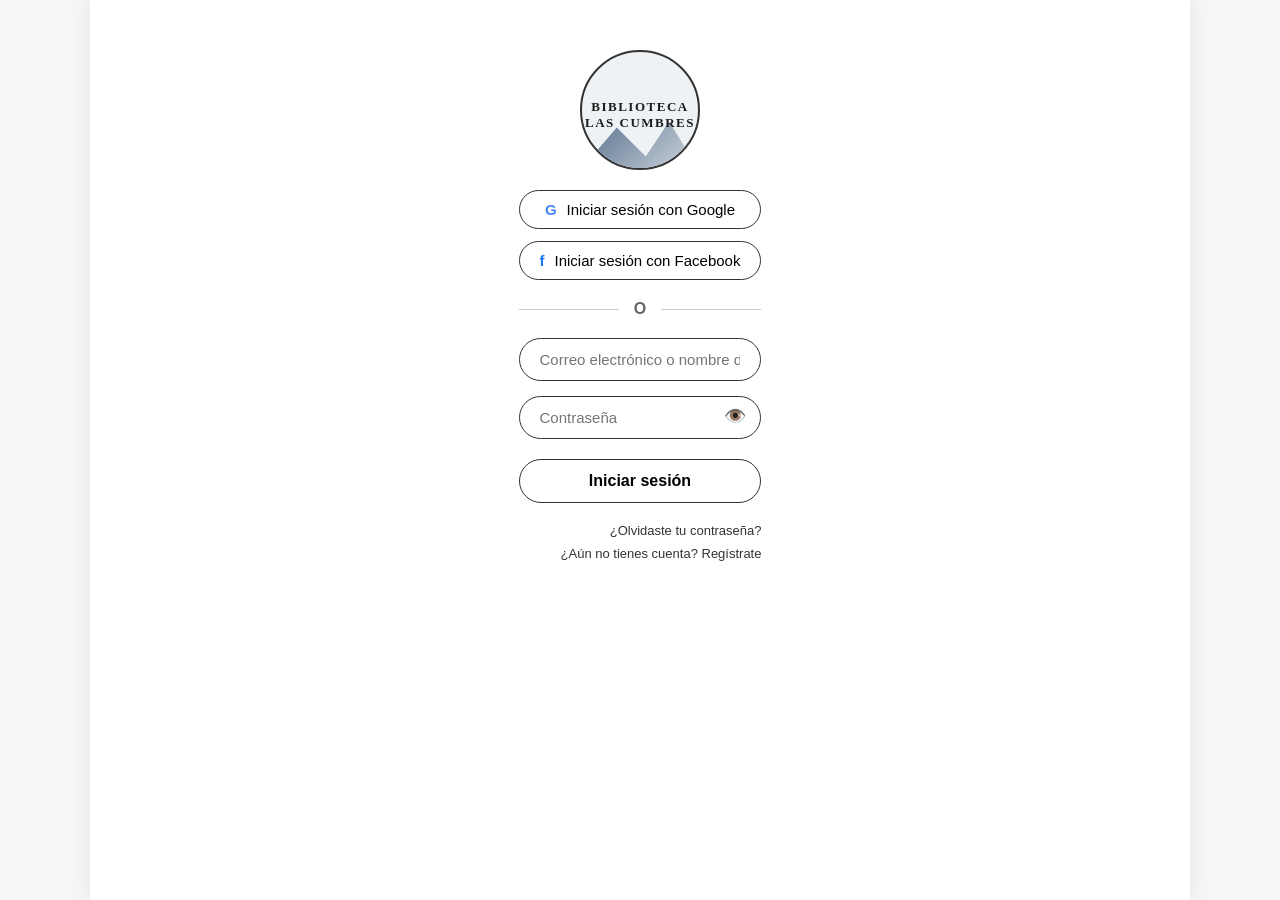
==== commit 3b22dbe4: "elime el codigo del index y le agregue cosas al nuevo codigo" ====
--- a/index.html
+++ b/index.html
@@ -16,7 +16,7 @@
     }
 
     body {
-      background-color: #fcfcfc;
+      background-color: #f4f6f8;
       color: #1c1c1c;
       display: flex;
       justify-content: center;
@@ -28,10 +28,11 @@
       max-width: 1100px;
       background: #ffffff;
       min-height: 100vh;
-      box-shadow: 0 0 20px rgba(0, 0, 0, 0.05);
+      box-shadow: 0 0 20px rgba(0, 0, 0, 0.08);
       position: relative;
       display: flex;
       flex-direction: column;
+      overflow-x: hidden;
     }
 
     .view {
@@ -45,11 +46,11 @@
     }
 
     @keyframes fadeIn {
-      from { opacity: 0; }
-      to { opacity: 1; }
-    }
-
-    /* Componente de Logo */
+      from { opacity: 0; transform: translateY(4px); }
+      to { opacity: 1; transform: translateY(0); }
+    }
+
+    /* Logo Componente */
     .logo-container {
       text-align: center;
       margin-bottom: 20px;
@@ -81,14 +82,15 @@
     }
 
     .logo-title {
-      font-size: 14px;
+      font-size: 13px;
       font-family: serif;
-      letter-spacing: 2px;
+      letter-spacing: 1.5px;
       margin-top: 10px;
       z-index: 1;
-    }
-
-    /* Input Estilo 'Pill' (Redondeado) */
+      text-transform: uppercase;
+    }
+
+    /* Inputs y Botones Estilo Pill */
     .input-pill {
       width: 100%;
       padding: 12px 20px;
@@ -108,20 +110,160 @@
       font-size: 16px;
       background: #fff;
       cursor: pointer;
+      transition: all 0.2s;
+      font-weight: 600;
+    }
+
+    .btn-pill:hover {
+      background: #1c1c1c;
+      color: #fff;
+    }
+
+    /* ==========================================
+       2. MENÚ DESPLEGABLE (DRAWER MENU)
+       ========================================== */
+    .menu-overlay {
+      position: fixed;
+      top: 0;
+      left: 0;
+      width: 100vw;
+      height: 100vh;
+      background: rgba(0, 0, 0, 0.5);
+      z-index: 99;
+      opacity: 0;
+      visibility: hidden;
+      transition: opacity 0.3s ease;
+    }
+
+    .menu-overlay.active {
+      opacity: 1;
+      visibility: visible;
+    }
+
+    .side-menu {
+      position: fixed;
+      top: 0;
+      left: -300px;
+      width: 280px;
+      height: 100vh;
+      background: #ffffff;
+      z-index: 100;
+      box-shadow: 4px 0 15px rgba(0,0,0,0.15);
+      transition: left 0.3s ease;
+      display: flex;
+      flex-direction: column;
+      padding: 25px 20px;
+    }
+
+    .side-menu.active {
+      left: 0;
+    }
+
+    .side-menu-header {
+      display: flex;
+      justify-content: space-between;
+      align-items: center;
+      border-bottom: 2px solid #eee;
+      padding-bottom: 15px;
+      margin-bottom: 20px;
+    }
+
+    .close-menu-btn {
+      background: none;
+      border: none;
+      font-size: 24px;
+      cursor: pointer;
+    }
+
+    .menu-items-list {
+      list-style: none;
+      display: flex;
+      flex-direction: column;
+      gap: 12px;
+    }
+
+    .menu-items-list li button {
+      width: 100%;
+      background: none;
+      border: none;
+      text-align: left;
+      font-size: 16px;
+      padding: 10px;
+      border-radius: 8px;
+      cursor: pointer;
+      display: flex;
+      align-items: center;
+      gap: 12px;
+      color: #333;
       transition: background 0.2s;
-      font-weight: 500;
-    }
-
-    .btn-pill:hover {
-      background: #f0f0f0;
+    }
+
+    .menu-items-list li button:hover {
+      background: #f0f3f6;
+      color: #000;
+      font-weight: 600;
     }
 
     /* ==========================================
-       2. PANTALLA: LOGIN (VISTA 1)
+       3. HEADER COMÚN
+       ========================================== */
+    .app-header {
+      display: flex;
+      align-items: center;
+      justify-content: space-between;
+      gap: 15px;
+      margin-bottom: 20px;
+    }
+
+    .header-icons {
+      display: flex;
+      align-items: center;
+      gap: 12px;
+    }
+
+    .icon-btn {
+      background: none;
+      border: none;
+      font-size: 24px;
+      cursor: pointer;
+      padding: 5px;
+      border-radius: 50%;
+      transition: background 0.2s;
+    }
+
+    .icon-btn:hover {
+      background: #eee;
+    }
+
+    .search-bar {
+      flex: 1;
+      position: relative;
+    }
+
+    .search-bar input {
+      width: 100%;
+      padding: 9px 15px 9px 38px;
+      border: 1.5px solid #333;
+      border-radius: 20px;
+      font-size: 14px;
+      outline: none;
+    }
+
+    .search-bar .search-icon {
+      position: absolute;
+      left: 12px;
+      top: 50%;
+      transform: translateY(-50%);
+      font-size: 15px;
+      color: #666;
+    }
+
+    /* ==========================================
+       4. PANTALLA: LOGIN (VISTA 1)
        ========================================== */
     #login-view {
-      max-width: 450px;
-      margin: 40px auto;
+      max-width: 420px;
+      margin: 30px auto;
       text-align: center;
     }
 
@@ -131,12 +273,17 @@
       justify-content: center;
       gap: 10px;
       border: 1.5px solid #333;
+      border-radius: 25px;
       padding: 10px 20px;
       margin-bottom: 12px;
       background: #fff;
       cursor: pointer;
       font-size: 15px;
-    }
+      width: 100%;
+      transition: background 0.2s;
+    }
+
+    .social-btn:hover { background: #f7f7f7; }
 
     .divider {
       display: flex;
@@ -148,7 +295,7 @@
     .divider::before, .divider::after {
       content: "";
       flex: 1;
-      border-bottom: 1.5px solid #333;
+      border-bottom: 1.5px solid #ccc;
     }
 
     .divider span {
@@ -170,122 +317,89 @@
     }
 
     .login-footer {
-      margin-top: 25px;
+      margin-top: 20px;
       font-size: 13px;
       display: flex;
-      justify-content: flex-end;
-      gap: 10px;
       flex-direction: column;
       align-items: flex-end;
-    }
-
-    .login-footer a {
-      color: #333;
-      text-decoration: none;
-    }
-
-    .login-footer a:hover {
-      text-decoration: underline;
-    }
+      gap: 8px;
+    }
+
+    .login-footer a { color: #333; text-decoration: none; }
+    .login-footer a:hover { text-decoration: underline; }
 
     /* ==========================================
-       3. HEADER COMÚN (DASHBOARD & DETALLE)
-       ========================================== */
-    .app-header {
-      display: flex;
-      align-items: center;
-      justify-content: space-between;
-      gap: 15px;
-      margin-bottom: 20px;
-    }
-
-    .header-icons {
-      display: flex;
-      align-items: center;
-      gap: 15px;
-    }
-
-    .icon-btn {
-      background: none;
-      border: none;
-      font-size: 24px;
-      cursor: pointer;
-    }
-
-    .search-bar {
-      flex: 1;
-      position: relative;
-    }
-
-    .search-bar input {
-      width: 100%;
-      padding: 8px 15px 8px 35px;
-      border: 1.5px solid #333;
-      font-size: 15px;
-      outline: none;
-    }
-
-    .search-bar .search-icon {
-      position: absolute;
-      left: 10px;
-      top: 50%;
-      transform: translateY(-50%);
-      font-size: 16px;
-    }
-
-    /* ==========================================
-       4. PANTALLA: MAIN / DASHBOARD (VISTA 2)
+       5. PANTALLA: DASHBOARD (VISTA 2)
        ========================================== */
     .dashboard-grid {
       display: grid;
       grid-template-columns: repeat(auto-fit, minmax(280px, 1fr));
       gap: 30px;
-      margin-top: 20px;
+      margin-top: 10px;
     }
 
     .section-title {
       font-size: 18px;
-      border-bottom: 1.5px solid #333;
-      padding-bottom: 5px;
+      border-bottom: 2px solid #333;
+      padding-bottom: 4px;
       margin-bottom: 15px;
       display: inline-block;
+      cursor: pointer;
+      user-select: none;
+    }
+
+    .section-title.inactive-tab {
+      border-bottom: 2px solid transparent;
+      opacity: 0.4;
+    }
+
+    .section-title.inactive-tab:hover {
+      opacity: 0.8;
     }
 
     .books-row {
       display: flex;
       gap: 15px;
       overflow-x: auto;
-      padding-bottom: 10px;
+      padding-bottom: 12px;
+      scrollbar-width: thin;
     }
 
     .book-card {
-      min-width: 90px;
+      min-width: 105px;
+      max-width: 110px;
       text-align: center;
       cursor: pointer;
       transition: transform 0.2s;
     }
 
-    .book-card:hover {
-      transform: translateY(-4px);
-    }
+    .book-card:hover { transform: translateY(-50px) scale(1.03); transform: translateY(-4px); }
 
     .book-cover {
-      width: 90px;
-      height: 130px;
-      background: #dcdde1;
-      border-radius: 4px;
-      border: 1px solid #ccc;
-      box-shadow: 2px 2px 5px rgba(0,0,0,0.1);
-      display: flex;
+      width: 105px;
+      height: 150px;
+      border-radius: 6px;
+      border: 1px solid rgba(0,0,0,0.1);
+      box-shadow: 2px 4px 8px rgba(0,0,0,0.12);
+      display: flex;
+      flex-direction: column;
       align-items: center;
       justify-content: center;
       font-size: 12px;
       font-weight: bold;
-      padding: 5px;
-      color: #2f3640;
+      padding: 8px;
+      color: #fff;
+      text-align: center;
       position: relative;
-      background-size: cover;
-      background-position: center;
+    }
+
+    .book-title-sub {
+      font-size: 12px;
+      font-weight: 600;
+      margin-top: 6px;
+      white-space: nowrap;
+      overflow: hidden;
+      text-overflow: ellipsis;
     }
 
     .progress-bar-container {
@@ -306,12 +420,12 @@
     .book-formats {
       font-size: 11px;
       margin-top: 5px;
-      color: #555;
+      color: #666;
       line-height: 1.2;
     }
 
     /* ==========================================
-       5. PANTALLA: DETALLE DE LIBRO (VISTA 3)
+       6. PANTALLA: DETALLE DE LIBRO (VISTA 3)
        ========================================== */
     .detail-container {
       display: flex;
@@ -321,22 +435,22 @@
     }
 
     .detail-cover-container {
-      flex: 0 0 200px;
+      flex: 0 0 210px;
       margin: 0 auto;
     }
 
     .detail-cover {
-      width: 200px;
-      height: 290px;
-      border: 1px solid #ccc;
-      box-shadow: 4px 4px 10px rgba(0,0,0,0.15);
+      width: 210px;
+      height: 300px;
+      border-radius: 8px;
+      box-shadow: 4px 8px 16px rgba(0,0,0,0.2);
       background: #8c7ae6;
       color: white;
       display: flex;
       flex-direction: column;
       justify-content: center;
       align-items: center;
-      padding: 15px;
+      padding: 20px;
       text-align: center;
     }
 
@@ -347,21 +461,29 @@
 
     .book-header-title {
       font-size: 26px;
-      font-weight: 500;
-      margin-bottom: 10px;
-    }
-
-    .author-info {
-      display: flex;
+      font-weight: 700;
+      margin-bottom: 8px;
+    }
+
+    .author-info-link {
+      display: inline-flex;
       align-items: center;
       gap: 10px;
       font-size: 18px;
       margin-bottom: 15px;
+      cursor: pointer;
+      color: #2c3e50;
+      transition: color 0.2s;
+    }
+
+    .author-info-link:hover {
+      color: #3498db;
+      text-decoration: underline;
     }
 
     .author-icon {
-      width: 30px;
-      height: 30px;
+      width: 32px;
+      height: 32px;
       border-radius: 50%;
       background: #1c1c1c;
       color: #fff;
@@ -377,12 +499,6 @@
       font-size: 16px;
       margin-bottom: 20px;
       align-items: center;
-    }
-
-    .stat-item {
-      display: flex;
-      align-items: center;
-      gap: 6px;
     }
 
     .synopsis-section {
@@ -397,15 +513,15 @@
 
     .synopsis-text {
       font-size: 15px;
-      line-height: 1.5;
-      color: #333;
+      line-height: 1.6;
+      color: #444;
     }
 
     .actions-list {
       display: flex;
       flex-direction: column;
       gap: 10px;
-      max-width: 200px;
+      max-width: 220px;
     }
 
     .action-btn {
@@ -414,35 +530,170 @@
       gap: 10px;
       background: none;
       border: none;
-      font-size: 18px;
+      font-size: 17px;
       cursor: pointer;
       text-align: left;
-      padding: 4px 0;
-    }
-
-    .action-btn:hover {
-      color: #555;
-    }
-
-    /* Estilos responsivos para Mobile */
+      padding: 6px 0;
+      transition: color 0.2s;
+    }
+
+    .action-btn:hover { color: #000; font-weight: bold; }
+
+    /* ==========================================
+       7. PANTALLA: LECTOR DE LIBRO (VISTA 4)
+       ========================================== */
+    #reader-view {
+      background: #fff;
+      border-radius: 8px;
+    }
+
+    .reader-header {
+      display: flex;
+      justify-content: space-between;
+      align-items: center;
+      border-bottom: 1px solid #ddd;
+      padding-bottom: 15px;
+      margin-bottom: 20px;
+    }
+
+    .reader-toolbar {
+      display: flex;
+      gap: 15px;
+      background: #f8f9fa;
+      padding: 10px 15px;
+      border-radius: 20px;
+      margin-bottom: 20px;
+      align-items: center;
+    }
+
+    .reader-content {
+      font-size: 17px;
+      line-height: 1.8;
+      color: #222;
+      max-width: 750px;
+      margin: 0 auto;
+      padding: 20px 10px;
+      text-align: justify;
+    }
+
+    .theme-white { background: #fff; color: #222; }
+    .theme-sepia { background: #fbf0d9; color: #5f4b32; }
+    .theme-dark { background: #222; color: #ddd; }
+
+    /* ==========================================
+       8. PANTALLA: PERFIL DE AUTOR (VISTA 5)
+       ========================================== */
+    .author-header-card {
+      display: flex;
+      align-items: center;
+      gap: 20px;
+      background: #f8f9fa;
+      padding: 20px;
+      border-radius: 12px;
+      margin-bottom: 25px;
+      border: 1px solid #eee;
+    }
+
+    .author-avatar {
+      width: 80px;
+      height: 80px;
+      border-radius: 50%;
+      background: #34495e;
+      color: white;
+      display: flex;
+      align-items: center;
+      justify-content: center;
+      font-size: 36px;
+      font-weight: bold;
+    }
+
+    /* ==========================================
+       9. PANTALLA: PERFIL DE USUARIO (VISTA 6)
+       ========================================== */
+    .user-profile-card {
+      text-align: center;
+      background: linear-gradient(135deg, #2c3e50, #4b6584);
+      color: white;
+      padding: 30px;
+      border-radius: 15px;
+      margin-bottom: 25px;
+    }
+
+    .user-avatar-big {
+      width: 90px;
+      height: 90px;
+      border-radius: 50%;
+      background: #fff;
+      color: #2c3e50;
+      display: flex;
+      align-items: center;
+      justify-content: center;
+      font-size: 40px;
+      margin: 0 auto 15px;
+      box-shadow: 0 4px 10px rgba(0,0,0,0.2);
+    }
+
+    .user-stats-grid {
+      display: grid;
+      grid-template-columns: repeat(auto-fit, minmax(130px, 1fr));
+      gap: 15px;
+      margin-bottom: 25px;
+    }
+
+    .stat-box {
+      background: #f8f9fa;
+      border: 1px solid #e2e8f0;
+      padding: 15px;
+      border-radius: 10px;
+      text-align: center;
+    }
+
+    .stat-box h4 {
+      font-size: 22px;
+      color: #2c3e50;
+    }
+
+    .stat-box p {
+      font-size: 12px;
+      color: #666;
+    }
+
+    /* Estilos Responsivos */
     @media (max-width: 600px) {
       .detail-container {
         flex-direction: column;
         align-items: center;
       }
-      .detail-info {
-        text-align: center;
-      }
-      .author-info, .stats-row {
-        justify-content: center;
-      }
-      .actions-list {
-        margin: 0 auto;
-      }
+      .detail-info { text-align: center; }
+      .author-info-link, .stats-row { justify-content: center; }
+      .actions-list { margin: 0 auto; }
+      .author-header-card { flex-direction: column; text-align: center; }
     }
   </style>
 </head>
 <body>
+
+  <!-- MENÚ DESPLEGABLE (DRAWER) -->
+  <div class="menu-overlay" id="menu-overlay" onclick="toggleMenu(false)"></div>
+  <aside class="side-menu" id="side-menu">
+    <div class="side-menu-header">
+      <h3>Menú Biblioteca</h3>
+      <button class="close-menu-btn" onclick="toggleMenu(false)">✕</button>
+    </div>
+    <ul class="menu-items-list">
+      <li><button onclick="navigateTo('main-view')">🏠 Inicio / Catálogo</button></li>
+      <li><button onclick="navigateTo('profile-view')">👤 Mi Perfil</button></li>
+      <li><button onclick="navigateTo('profile-view')">📚 Mi Biblioteca</button></li>
+      <li><button onclick="alert('Área: Gestión de Biblioteca Física (Préstamos activos y reservas)')">📖 Libros Físicos</button></li>
+      <li><button onclick="alert('Área: Contenido Digital y Descargas')">💻 Libros Digitales</button></li>
+      <li><button onclick="alert('Área: Reproductor de Audiolibros')">🎧 Audiolibros</button></li>
+      <li><button onclick="alert('Proceso 3.0: Gestión de Editorial')">🏢 Gestión de Editorial</button></li>
+      <li><button onclick="alert('Proceso 5.0: Gestión Administrativa (Altas, Bajas y Modificaciones)')">⚙️ Panel Administrativo</button></li>
+      <li style="margin-top: 20px; border-top: 1px solid #eee; padding-top: 10px;">
+        <button onclick="navigateTo('login-view')" style="color: #e74c3c;">🚪 Cerrar Sesión</button>
+      </li>
+    </ul>
+  </aside>
 
   <div class="app-container">
 
@@ -465,37 +716,32 @@
         <span style="color: #1877F2; font-weight: bold;">f</span> Iniciar sesión con Facebook
       </button>
 
-      <div class="divider">
-        <span>O</span>
-      </div>
+      <div class="divider"><span>O</span></div>
 
       <form onsubmit="event.preventDefault(); loginSuccess();">
         <input type="text" class="input-pill" placeholder="Correo electrónico o nombre de usuario" required />
-        
         <div class="password-container">
           <input type="password" id="password-input" class="input-pill" placeholder="Contraseña" required />
           <span class="toggle-password" onclick="togglePasswordVisibility()">👁️</span>
         </div>
-
-        <button type="submit" class="btn-pill" style="margin-top: 10px;">Iniciar sesión</button>
+        <button type="submit" class="btn-pill" style="margin-top: 5px;">Iniciar sesión</button>
       </form>
 
       <div class="login-footer">
-        <a href="#">¿Olvidaste tu contraseña?</a>
-        <a href="#">¿Aún no tienes cuenta? Regístrate</a>
+        <a href="#" onclick="alert('Se envió un enlace de recuperación a tu correo.')">¿Olvidaste tu contraseña?</a>
+        <a href="#" onclick="alert('Pantalla de registro en desarrollo.')">¿Aún no tienes cuenta? Regístrate</a>
       </div>
     </div>
 
 
     <!-- ==========================================
-         VISTA 2: MENÚ PRINCIPAL (DASHBOARD)
+         VISTA 2: MENÚ PRINCIPAL / DASHBOARD
          ========================================== -->
     <div id="main-view" class="view">
-      <!-- Header -->
       <header class="app-header">
         <div class="header-icons">
-          <button class="icon-btn">☰</button>
-          <button class="icon-btn">👤</button>
+          <button class="icon-btn" onclick="toggleMenu(true)" title="Menú">☰</button>
+          <button class="icon-btn" onclick="navigateTo('profile-view')" title="Ver Perfil">👤</button>
         </div>
         <div class="search-bar">
           <span class="search-icon">🔍</span>
@@ -503,7 +749,6 @@
         </div>
       </header>
 
-      <!-- Logo Central -->
       <div class="logo-container">
         <div class="logo-img" onclick="navigateTo('main-view')">
           <span class="logo-title">BIBLIOTECA<br>Las Cumbres</span>
@@ -511,62 +756,80 @@
         </div>
       </div>
 
-      <!-- Secciones de Contenido -->
       <div class="dashboard-grid">
-        
         <!-- Recomendaciones -->
         <div>
           <h3 class="section-title">Recomendaciones</h3>
           <div class="books-row">
-            <div class="book-card" onclick="openBookDetail('Cumbres Borrascosas')">
-              <div class="book-cover" style="background-color: #8c7ae6; color: white;">Libro 1</div>
-              <div class="book-formats">Físico<br>Digital</div>
+            <div class="book-card" onclick="openBookDetail('cumbres borrascosas')">
+              <div class="book-cover" style="background-color: #8c7ae6;">Cumbres Borrascosas</div>
+              <div class="book-title-sub">Cumbres B.</div>
+              <div class="book-formats">Físico | Digital</div>
             </div>
-            <div class="book-card" onclick="openBookDetail('El Principito')">
-              <div class="book-cover" style="background-color: #fbc531;">Libro 2</div>
+            <div class="book-card" onclick="openBookDetail('el principito')">
+              <div class="book-cover" style="background-color: #f1c40f; color: #333;">El Principito</div>
+              <div class="book-title-sub">El Principito</div>
               <div class="book-formats">Físico</div>
             </div>
-            <div class="book-card" onclick="openBookDetail('Don Quijote')">
-              <div class="book-cover" style="background-color: #487eb0; color: white;">Libro 3</div>
-              <div class="book-formats">Audio libro<br>Digital</div>
+            <div class="book-card" onclick="openBookDetail('cien años de soledad')">
+              <div class="book-cover" style="background-color: #e67e22;">Cien años de soledad</div>
+              <div class="book-title-sub">Cien Años...</div>
+              <div class="book-formats">Audio | Digital</div>
             </div>
           </div>
         </div>
 
-        <!-- Continuar Leyendo / Escuchando -->
+        <!-- Pestaña Interactiva: Seguir leyendo / Seguir escuchando -->
         <div>
-          <div style="display: flex; gap: 20px;">
-            <h3 class="section-title">Seguir leyendo</h3>
-            <h3 class="section-title" style="opacity: 0.5;">Seguir escuchando</h3>
+          <div style="display: flex; gap: 15px;">
+            <h3 id="tab-reading" class="section-title" onclick="switchProgressTab('reading')">Seguir leyendo</h3>
+            <h3 id="tab-listening" class="section-title inactive-tab" onclick="switchProgressTab('listening')">Seguir escuchando</h3>
           </div>
-          <div class="books-row">
-            <div class="book-card" onclick="openBookDetail('Harry Potter')">
-              <div class="book-cover" style="background-color: #2c3a47; color: white;">Harry Potter</div>
-              <div class="progress-bar-container">
-                <div class="progress-fill" style="width: 60%;"></div>
-              </div>
+          
+          <!-- Contenido: Lecturas en curso -->
+          <div id="reading-row" class="books-row">
+            <div class="book-card" onclick="openBookDetail('harry potter')">
+              <div class="book-cover" style="background-color: #2c3a47;">Harry Potter</div>
+              <div class="progress-bar-container"><div class="progress-fill" style="width: 65%;"></div></div>
             </div>
-            <div class="book-card" onclick="openBookDetail('Cumbres Borrascosas')">
-              <div class="book-cover" style="background-color: #8c7ae6; color: white;">Cumbres Borrascosas</div>
-              <div class="progress-bar-container">
-                <div class="progress-fill" style="width: 80%;"></div>
-              </div>
+            <div class="book-card" onclick="openBookDetail('1984')">
+              <div class="book-cover" style="background-color: #34495e;">1984</div>
+              <div class="progress-bar-container"><div class="progress-fill" style="width: 40%;"></div></div>
             </div>
           </div>
-        </div>
-
-        <!-- Los más elegidos -->
+
+          <!-- Contenido: Audiolibros en curso -->
+          <div id="listening-row" class="books-row" style="display: none;">
+            <div class="book-card" onclick="openBookDetail('don quijote')">
+              <div class="book-cover" style="background-color: #e74c3c;">🎧 Don Quijote</div>
+              <div class="progress-bar-container"><div class="progress-fill" style="width: 85%; background: #9b59b6;"></div></div>
+            </div>
+            <div class="book-card" onclick="openBookDetail('la felicidad')">
+              <div class="book-cover" style="background-color: #718093;">🎧 La Felicidad</div>
+              <div class="progress-bar-container"><div class="progress-fill" style="width: 20%; background: #9b59b6;"></div></div>
+            </div>
+          </div>
+        </div>
+
+        <!-- Los más elegidos / Destacados -->
         <div style="grid-column: 1 / -1;">
           <h3 class="section-title">Los más elegidos</h3>
-          <div class="books-row" style="gap: 25px;">
-            <div class="book-card" onclick="openBookDetail('El Principito')">
-              <div class="book-cover" style="background-color: #27ae60; color: white;">El Principito</div>
+          <div class="books-row" style="gap: 20px;">
+            <div class="book-card" onclick="openBookDetail('ficciones')">
+              <div class="book-cover" style="background-color: #16a085;">Ficciones</div>
+              <div class="book-title-sub">J.L. Borges</div>
             </div>
-            <div class="book-card" onclick="openBookDetail('La Felicidad')">
-              <div class="book-cover" style="background-color: #dcdde1; color: #333;">La Felicidad - Rolón</div>
+            <div class="book-card" onclick="openBookDetail('orgullo y prejuicio')">
+              <div class="book-cover" style="background-color: #9b59b6;">Orgullo y Prejuicio</div>
+              <div class="book-title-sub">Jane Austen</div>
             </div>
-            <div class="book-card" onclick="openBookDetail('Don Quijote')">
-              <div class="book-cover" style="background-color: #e74c3c; color: white;">Don Quijote</div>
+            <div class="book-card" onclick="openBookDetail('cronica de una muerte anunciada')">
+              <div class="book-cover" style="background-color: #d35400;">Crónica de una muerte...</div>
+              <div class="book-title-sub">G. García Márquez</div>
+            </div>
+            <div class="book-card" onclick="openBookDetail('el principito')">
+              <div class="book-cover" style="background-color: #f1c40f; color: #333;">El Principito</div>
+              <div class="book-title-sub">Saint-Exupéry</div>
             </div>
           </div>
         </div>
@@ -579,36 +842,34 @@
          VISTA 3: DETALLE DE LIBRO
          ========================================== -->
     <div id="detail-view" class="view">
-      <!-- Header -->
       <header class="app-header">
+        <button class="icon-btn" onclick="navigateTo('main-view')">← Volver</button>
         <div class="search-bar">
           <span class="search-icon">🔍</span>
-          <input type="text" placeholder="Buscar libro" id="detail-search-input" onkeydown="handleSearch(event)" />
-        </div>
-        <button class="icon-btn" onclick="navigateTo('main-view')" title="Volver al Menú">👤</button>
+          <input type="text" placeholder="Buscar libro..." onkeydown="handleSearch(event)" />
+        </div>
+        <button class="icon-btn" onclick="navigateTo('profile-view')">👤</button>
       </header>
 
       <div class="detail-container">
-        <!-- Portada -->
         <div class="detail-cover-container">
           <div class="detail-cover" id="detail-book-cover">
             <h2 id="detail-cover-title">Cumbres Borrascosas</h2>
-            <p id="detail-cover-author" style="margin-top: 10px; font-size: 14px;">Emily Brontë</p>
+            <p id="detail-cover-author" style="margin-top: 10px; font-size: 13px;">Emily Brontë</p>
           </div>
         </div>
 
-        <!-- Información -->
         <div class="detail-info">
           <h1 class="book-header-title" id="detail-title">Cumbres Borrascosas</h1>
           
-          <div class="author-info">
+          <div class="author-info-link" onclick="openAuthorFromDetail()">
             <div class="author-icon">👤</div>
-            <span id="detail-author">Emily Brontë</span>
+            <span id="detail-author" style="font-weight: 600;">Emily Brontë</span>
           </div>
 
           <div class="stats-row">
-            <div class="stat-item">👁️ <span>3.8M</span></div>
-            <div class="stat-item" style="color: red;">❤️ <span>208K</span></div>
+            <div>👁️ <span id="detail-views">3.8M</span></div>
+            <div style="color: #e74c3c;">❤️ <span id="detail-likes">208K</span></div>
           </div>
 
           <div class="synopsis-section">
@@ -619,22 +880,142 @@
           </div>
 
           <div class="actions-list">
-            <button class="action-btn" onclick="alert('Abriendo lector...')">
+            <button class="action-btn" onclick="startReadingCurrentBook()">
               📖 <strong>Leer</strong>
             </button>
-            <button class="action-btn" onclick="alert('Añadido a tu Biblioteca')">
+            <button class="action-btn" onclick="alert('¡Añadido a tu biblioteca personal!')">
               ➕ <strong>Biblioteca</strong>
             </button>
-            <button class="action-btn" onclick="alert('Solicitud de libro físico enviada')">
+            <button class="action-btn" onclick="alert('Solicitud enviada a la Biblioteca Física. Recibirás una notificación cuando esté listo para retirar.')">
               ➕ Físico
             </button>
-            <button class="action-btn" onclick="alert('Descargando versión Digital')">
+            <button class="action-btn" onclick="alert('Descargando archivo Digital (.EPUB / .PDF)...')">
               ➕ Digital
             </button>
-            <button class="action-btn" onclick="alert('Reproduciendo Audio libro')">
+            <button class="action-btn" onclick="alert('Iniciando reproducción de Audiolibro...')">
               ➕ Audio
             </button>
           </div>
+        </div>
+      </div>
+    </div>
+
+
+    <!-- ==========================================
+         VISTA 4: LECTOR DE LIBRO (SUPUESTO LIBRO)
+         ========================================== -->
+    <div id="reader-view" class="view">
+      <div class="reader-header">
+        <button class="icon-btn" onclick="navigateTo('detail-view')">← Salir de lectura</button>
+        <h3 id="reader-book-title">Cumbres Borrascosas</h3>
+        <span>Capítulo 1</span>
+      </div>
+
+      <div class="reader-toolbar">
+        <label>Tamaño:</label>
+        <button class="btn-pill" style="width: auto; padding: 4px 12px;" onclick="changeFontSize(-2)">A-</button>
+        <button class="btn-pill" style="width: auto; padding: 4px 12px;" onclick="changeFontSize(2)">A+</button>
+
+        <label style="margin-left: 15px;">Tema:</label>
+        <button class="btn-pill" style="width: auto; padding: 4px 10px; background: #fff; color: #000;" onclick="setReaderTheme('white')">Claro</button>
+        <button class="btn-pill" style="width: auto; padding: 4px 10px; background: #fbf0d9; color: #5f4b32;" onclick="setReaderTheme('sepia')">Sepia</button>
+        <button class="btn-pill" style="width: auto; padding: 4px 10px; background: #222; color: #fff;" onclick="setReaderTheme('dark')">Noche</button>
+      </div>
+
+      <div class="reader-content theme-white" id="reader-text-container">
+        <h2>Capítulo I</h2>
+        <br>
+        <p>Acabo de regresar de una visita a mi casero, el único vecino con el que habré de tratar. Este lugar es ciertamente hermoso. En toda Inglaterra no creo que hubiera podido encontrar un rincón tan completamente alejado del bullicio social. Un verdadero paraíso para misántropos.</p>
+        <br>
+        <p>El señor Heathcliff y yo formamos una pareja harto singular para compartir un sitio así. Al acercarme a la puerta, noté que sus cejas se contraían de manera harto sospechosa, y sus ojos oscuros se ocultaban con recelo bajo sus pestañas...</p>
+        <br>
+        <p>—¿El señor Heathcliff? —pregunté.</p>
+        <p>Un asentimiento con la cabeza fue su única respuesta.</p>
+        <br>
+        <p>«Cumbres Borrascosas» es el nombre de la residencia de mi casero. «Borrascosas» es un adjetivo descriptivo de la turbulencia atmosférica a la que el lugar está expuesto en tiempo de tormenta. Tienen allí una ventilación pura y reconfortante en todo momento.</p>
+      </div>
+      
+      <div style="text-align: center; margin-top: 20px; font-size: 13px; color: #888;">
+        Página 1 de 240 • 0.5% completado
+      </div>
+    </div>
+
+
+    <!-- ==========================================
+         VISTA 5: PERFIL DE AUTOR
+         ========================================== -->
+    <div id="author-view" class="view">
+      <header class="app-header">
+        <button class="icon-btn" onclick="navigateTo('main-view')">← Volver al catálogo</button>
+        <button class="icon-btn" onclick="navigateTo('profile-view')">👤</button>
+      </header>
+
+      <div class="author-header-card">
+        <div class="author-avatar" id="author-avatar-initial">E</div>
+        <div>
+          <h2 id="author-name-title" style="font-size: 24px;">Emily Brontë</h2>
+          <p id="author-bio" style="color: #666; margin-top: 5px; font-size: 14px;">
+            Escritora y poetisa británica. Su obra más famosa es Cumbres Borrascosas, considerada un clásico de la literatura universal.
+          </p>
+        </div>
+      </div>
+
+      <h3 class="section-title">Libros de este autor en la biblioteca</h3>
+      <div class="books-row" id="author-books-container" style="flex-wrap: wrap; overflow-x: visible;">
+        <!-- Se genera dinámicamente -->
+      </div>
+    </div>
+
+
+    <!-- ==========================================
+         VISTA 6: PERFIL DE USUARIO
+         ========================================== -->
+    <div id="profile-view" class="view">
+      <header class="app-header">
+        <button class="icon-btn" onclick="navigateTo('main-view')">← Volver al inicio</button>
+        <h3>Mi Perfil</h3>
+        <button class="icon-btn" onclick="navigateTo('login-view')" title="Cerrar sesión">🚪</button>
+      </header>
+
+      <div class="user-profile-card">
+        <div class="user-avatar-big">👤</div>
+        <h2>María González</h2>
+        <p style="opacity: 0.8; font-size: 14px;">maria.gonzalez@cumbres.edu.ar</p>
+        <p style="font-size: 12px; margin-top: 5px; background: rgba(255,255,255,0.2); display: inline-block; padding: 3px 12px; border-radius: 12px;">Socio N° 4092 • Lector Frecuente</p>
+      </div>
+
+      <div class="user-stats-grid">
+        <div class="stat-box">
+          <h4>14</h4>
+          <p>Libros Leídos</p>
+        </div>
+        <div class="stat-box">
+          <h4>2</h4>
+          <p>En Lectura</p>
+        </div>
+        <div class="stat-box">
+          <h4>1</h4>
+          <p>Préstamo Físico</p>
+        </div>
+        <div class="stat-box">
+          <h4>8</h4>
+          <p>Favoritos</p>
+        </div>
+      </div>
+
+      <h3 class="section-title">Mis Lecturas Recientes</h3>
+      <div class="books-row">
+        <div class="book-card" onclick="openBookDetail('harry potter')">
+          <div class="book-cover" style="background-color: #2c3a47;">Harry Potter</div>
+          <div class="book-title-sub">En curso</div>
+        </div>
+        <div class="book-card" onclick="openBookDetail('1984')">
+          <div class="book-cover" style="background-color: #34495e;">1984</div>
+          <div class="book-title-sub">En curso</div>
+        </div>
+        <div class="book-card" onclick="openBookDetail('el principito')">
+          <div class="book-cover" style="background-color: #f1c40f; color: #333;">El Principito</div>
+          <div class="book-title-sub">Completado</div>
         </div>
       </div>
     </div>
@@ -645,47 +1026,181 @@
        LÓGICA EN JAVASCRIPT
        ========================================== -->
   <script>
-    // Base de datos local simulada para la demostración
+    // Base de datos local ampliada con libros y autores reales
     const booksDatabase = {
       'cumbres borrascosas': {
         title: 'Cumbres Borrascosas',
         author: 'Emily Brontë',
         synopsis: 'Cuenta el amor obsesivo entre Catherine y Heathcliff, que al no poder estar juntos termina en venganza y tragedias que afectan a varias generaciones.',
-        color: '#8c7ae6'
+        color: '#8c7ae6',
+        views: '3.8M',
+        likes: '208K'
       },
       'el principito': {
         title: 'El Principito',
         author: 'Antoine de Saint-Exupéry',
-        synopsis: 'Un piloto se pierde en el desierto del Sahara y conoce a un pequeño príncipe de otro planeta que le enseña el valor de la amistad y del amor.',
-        color: '#27ae60'
+        synopsis: 'Un piloto se pierde en el desierto del Sahara y conoce a un pequeño príncipe de otro planeta que le enseña el valor de la amistad, el amor y la responsabilidad.',
+        color: '#f1c40f',
+        views: '5.2M',
+        likes: '410K'
       },
       'don quijote': {
         title: 'Don Quijote de la Mancha',
         author: 'Miguel de Cervantes',
-        synopsis: 'Las aventuras de un hidalgo pobre que de tanto leer novelas de caballería acaba enloqueciendo y creyéndose un caballero andante.',
-        color: '#e74c3c'
+        synopsis: 'Las divertidas e ingeniosas aventuras de un hidalgo pobre que de tanto leer novelas de caballería acaba creyéndose un caballero andante.',
+        color: '#e74c3c',
+        views: '2.1M',
+        likes: '150K'
       },
       'harry potter': {
         title: 'Harry Potter',
         author: 'J.K. Rowling',
         synopsis: 'Un niño huérfano descubre en su undécimo cumpleaños que es un mago y que asistirá al Colegio Hogwarts de Magia y Hechicería.',
-        color: '#2c3a47'
+        color: '#2c3a47',
+        views: '8.9M',
+        likes: '950K'
       },
       'la felicidad': {
         title: 'La Felicidad',
         author: 'Gabriel Rolón',
-        synopsis: 'Un viaje de reflexión hacia las emociones humanas, cuestionando la búsqueda ilusoria de la felicidad constante.',
-        color: '#718093'
+        synopsis: 'Un viaje de reflexión hacia las emociones humanas, cuestionando la búsqueda ilusoria e inalcanzable de la felicidad constante.',
+        color: '#718093',
+        views: '1.2M',
+        likes: '95K'
+      },
+      'cien años de soledad': {
+        title: 'Cien años de soledad',
+        author: 'Gabriel García Márquez',
+        synopsis: 'La saga de la familia Buendía en el pueblo ficticio de Macondo, una obra cumbre del realismo mágico hispanoamericano.',
+        color: '#e67e22',
+        views: '4.5M',
+        likes: '380K'
+      },
+      'cronica de una muerte anunciada': {
+        title: 'Crónica de una muerte anunciada',
+        author: 'Gabriel García Márquez',
+        synopsis: 'Una reconstrucción casi periodística del asesinato de Santiago Nasar a manos de los hermanos Vicario.',
+        color: '#d35400',
+        views: '2.8M',
+        likes: '210K'
+      },
+      '1984': {
+        title: '1984',
+        author: 'George Orwell',
+        synopsis: 'Una distopía clásica donde la sociedad está sometida a la vigilancia constante del Gran Hermano y al control de la verdad.',
+        color: '#34495e',
+        views: '6.1M',
+        likes: '510K'
+      },
+      'orgullo y prejuicio': {
+        title: 'Orgullo y Prejuicio',
+        author: 'Jane Austen',
+        synopsis: 'La historia de Elizabeth Bennet y Fitzwilliam Darcy, quienes deben superar sus propios prejuicios y orgullo para encontrar el verdadero amor.',
+        color: '#9b59b6',
+        views: '4.1M',
+        likes: '340K'
+      },
+      'ficciones': {
+        title: 'Ficciones',
+        author: 'Jorge Luis Borges',
+        synopsis: 'Una colección imprescindible de relatos laberínticos, laberintos de tiempo, espejos y bibliotecas infinitas.',
+        color: '#16a085',
+        views: '1.9M',
+        likes: '175K'
       }
     };
 
-    // Navegación entre vistas
+    // Base de datos de Autores
+    const authorsDatabase = {
+      'emily brontë': {
+        name: 'Emily Brontë',
+        bio: 'Escritora y poetisa británica. Su obra Cumbres Borrascosas es una de las novelas más célebres de la literatura inglesa.',
+        books: ['cumbres borrascosas']
+      },
+      'gabriel garcía márquez': {
+        name: 'Gabriel García Márquez',
+        bio: 'Escritor colombiano, Premio Nobel de Literatura en 1982. Padre del realismo mágico con obras reconocidas mundialmente.',
+        books: ['cien años de soledad', 'cronica de una muerte anunciada']
+      },
+      'antoine de saint-exupéry': {
+        name: 'Antoine de Saint-Exupéry',
+        bio: 'Aviador y escritor francés, autor del icónico libro El Principito.',
+        books: ['el principito']
+      },
+      'miguel de cervantes': {
+        name: 'Miguel de Cervantes',
+        bio: 'Novelista, poeta y dramaturgo español, considerado la máxima figura de la literatura española.',
+        books: ['don quijote']
+      },
+      'j.k. rowling': {
+        name: 'J.K. Rowling',
+        bio: 'Escritora y filántropa británica, famosa por ser la autora de la saga de Harry Potter.',
+        books: ['harry potter']
+      },
+       'gabriel rolón': {
+        name: 'Gabriel Rolón',
+        bio: 'Psicoanalista, escritor y ensayista argentino.',
+        books: ['la felicidad']
+      },
+      'george orwell': {
+        name: 'George Orwell',
+        bio: 'Novelista y periodista británico, célebre por sus novelas distópicas 1984 y Rebelión en la granja.',
+        books: ['1984']
+      },
+      'jane austen': {
+        name: 'Jane Austen',
+        bio: 'Novelista británica cuyas obras destacan por su ironía y aguda observación de la sociedad de su época.',
+        books: ['orgullo y prejuicio']
+      },
+      'jorge luis borges': {
+        name: 'Jorge Luis Borges',
+        bio: 'Escritor, poeta y ensayista argentino, considerado una de las grandes figuras de la literatura en español del siglo XX.',
+        books: ['ficciones']
+      }
+    };
+
+    let currentBookKey = 'cumbres borrascosas';
+    let currentReaderFontSize = 17;
+
+    // Navegación entre pantallas
     function navigateTo(viewId) {
-      document.querySelectorAll('.view').forEach(view => {
-        view.classList.remove('active');
-      });
+      document.querySelectorAll('.view').forEach(v => v.classList.remove('active'));
       document.getElementById(viewId).classList.add('active');
+      toggleMenu(false);
       window.scrollTo(0, 0);
+    }
+
+    // Control del Menú Desplegable
+    function toggleMenu(show) {
+      const menu = document.getElementById('side-menu');
+      const overlay = document.getElementById('menu-overlay');
+      if (show) {
+        menu.classList.add('active');
+        overlay.classList.add('active');
+      } else {
+        menu.classList.remove('active');
+        overlay.classList.remove('active');
+      }
+    }
+
+    // Alternar entre "Seguir leyendo" y "Seguir escuchando"
+    function switchProgressTab(type) {
+      const tabReading = document.getElementById('tab-reading');
+      const tabListening = document.getElementById('tab-listening');
+      const rowReading = document.getElementById('reading-row');
+      const rowListening = document.getElementById('listening-row');
+
+      if (type === 'reading') {
+        tabReading.classList.remove('inactive-tab');
+        tabListening.classList.add('inactive-tab');
+        rowReading.style.display = 'flex';
+        rowListening.style.display = 'none';
+      } else {
+        tabListening.classList.remove('inactive-tab');
+        tabReading.classList.add('inactive-tab');
+        rowListening.style.display = 'flex';
+        rowReading.style.display = 'none';
+      }
     }
 
     // Login Simulado
@@ -693,30 +1208,31 @@
       navigateTo('main-view');
     }
 
-    // Ocultar/Mostrar Contraseña
+    // Toggle Mostrar Contraseña
     function togglePasswordVisibility() {
       const input = document.getElementById('password-input');
-      if (input.type === 'password') {
-        input.type = 'text';
-      } else {
-        input.type = 'password';
-      }
-    }
-
-    // Abrir detalle del libro
+      input.type = input.type === 'password' ? 'text' : 'password';
+    }
+
+    // Abrir Detalle de Libro
     function openBookDetail(bookKey) {
       const key = bookKey.toLowerCase();
+      currentBookKey = key;
       const book = booksDatabase[key] || {
-        title: bookKey,
+        title: bookKey.charAt(0).toUpperCase() + bookKey.slice(1),
         author: 'Autor Desconocido',
         synopsis: 'Sinopsis no disponible para este ejemplar.',
-        color: '#4b6584'
+        color: '#34495e',
+        views: '100K',
+        likes: '10K'
       };
 
       document.getElementById('detail-title').innerText = book.title;
       document.getElementById('detail-author').innerText = book.author;
       document.getElementById('detail-synopsis').innerText = book.synopsis;
-      
+      document.getElementById('detail-views').innerText = book.views;
+      document.getElementById('detail-likes').innerText = book.likes;
+
       const cover = document.getElementById('detail-book-cover');
       cover.style.backgroundColor = book.color;
       document.getElementById('detail-cover-title').innerText = book.title;
@@ -725,7 +1241,74 @@
       navigateTo('detail-view');
     }
 
-    // Buscador
+    // Abrir Perfil de Autor desde el detalle del libro
+    function openAuthorFromDetail() {
+      const book = booksDatabase[currentBookKey];
+      if (book) {
+        openAuthorProfile(book.author);
+      }
+    }
+
+    // Abrir Pantalla de Autor con sus Libros
+    function openAuthorProfile(authorName) {
+      const key = authorName.toLowerCase();
+      const author = authorsDatabase[key] || {
+        name: authorName,
+        bio: 'Biografía del autor en proceso de actualización.',
+        books: []
+      };
+
+      document.getElementById('author-name-title').innerText = author.name;
+      document.getElementById('author-bio').innerText = author.bio;
+      document.getElementById('author-avatar-initial').innerText = author.name.charAt(0);
+
+      const booksContainer = document.getElementById('author-books-container');
+      booksContainer.innerHTML = '';
+
+      if (author.books.length === 0) {
+        booksContainer.innerHTML = '<p style="color: #666;">No hay otros libros registrados para este autor.</p>';
+      } else {
+        author.books.forEach(bKey => {
+          const bData = booksDatabase[bKey];
+          if (bData) {
+            const card = document.createElement('div');
+            card.className = 'book-card';
+            card.onclick = () => openBookDetail(bKey);
+            card.innerHTML = `
+              <div class="book-cover" style="background-color: ${bData.color}">${bData.title}</div>
+              <div class="book-title-sub">${bData.title}</div>
+            `;
+            booksContainer.appendChild(card);
+          }
+        });
+      }
+
+      navigateTo('author-view');
+    }
+
+    // Iniciar Lectura (Supuesto libro)
+    function startReadingCurrentBook() {
+      const book = booksDatabase[currentBookKey];
+      if (book) {
+        document.getElementById('reader-book-title').innerText = book.title;
+      }
+      navigateTo('reader-view');
+    }
+
+    // Funciones del Lector (Cambiar Fuente y Tema)
+    function changeFontSize(delta) {
+      currentReaderFontSize += delta;
+      if (currentReaderFontSize < 12) currentReaderFontSize = 12;
+      if (currentReaderFontSize > 28) currentReaderFontSize = 28;
+      document.getElementById('reader-text-container').style.fontSize = currentReaderFontSize + 'px';
+    }
+
+    function setReaderTheme(theme) {
+      const container = document.getElementById('reader-text-container');
+      container.className = 'reader-content theme-' + theme;
+    }
+
+    // Buscador interactivo
     function handleSearch(event) {
       if (event.key === 'Enter') {
         const query = event.target.value.trim().toLowerCase();
